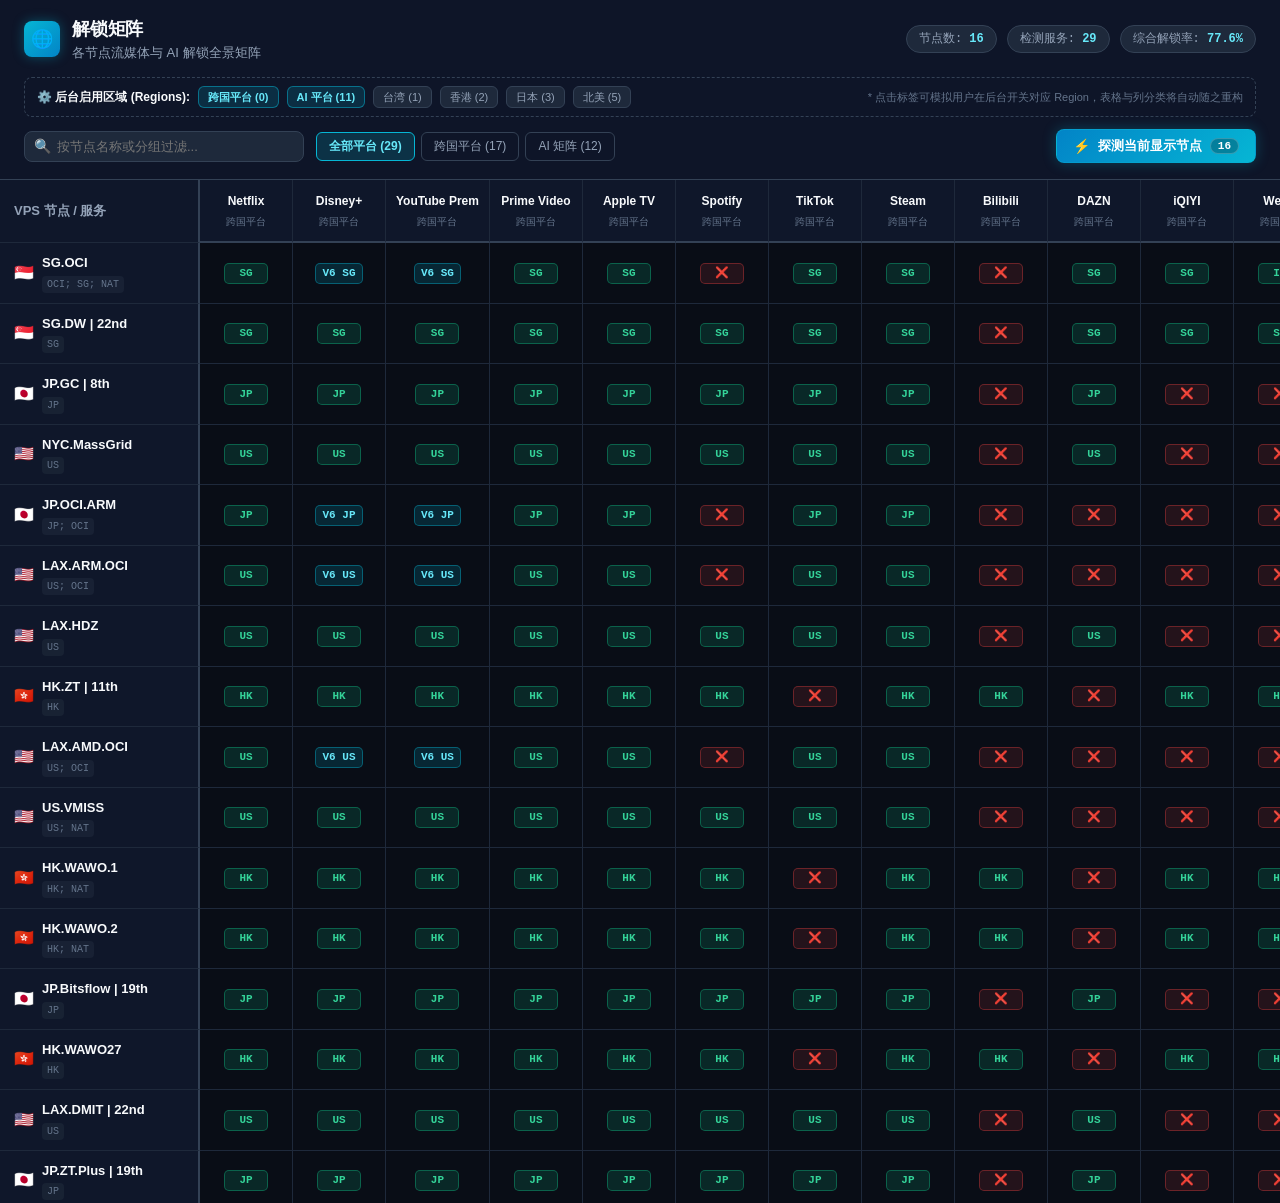
==== plugin/pages/matrix.html @ eb972ef7 "feat: add Unlock Matrix page with dynamic region adaptation and probe controls" ====
<!DOCTYPE html>
<html lang="zh-CN">
<head>
  <meta charset="UTF-8" />
  <meta name="viewport" content="width=device-width, initial-scale=1.0" />
  <title>解锁矩阵</title>
  <style>
    :root {
      --bg-base: #090d16;
      --bg-surface: #0f172a;
      --bg-card: #1e293b;
      --bg-card-hover: #273549;
      --border-subtle: #1e293b;
      --border-muted: #334155;
      --border-highlight: #06b6d4;
      --text-main: #f8fafc;
      --text-muted: #94a3b8;
      --text-dim: #64748b;
      --green-text: #34d399;
      --green-bg: rgba(16, 185, 129, 0.16);
      --green-border: rgba(16, 185, 129, 0.4);
      --cyan-text: #67e8f9;
      --cyan-bg: rgba(6, 182, 212, 0.16);
      --cyan-border: rgba(6, 182, 212, 0.4);
      --red-text: #f87171;
      --red-bg: rgba(239, 68, 68, 0.12);
      --red-border: rgba(239, 68, 68, 0.35);
      --font-mono: 'JetBrains Mono', 'Fira Code', 'SF Mono', Menlo, Consolas, monospace;
      --font-sans: -apple-system, BlinkMacSystemFont, 'Segoe UI', Roboto, Helvetica, Arial, sans-serif;
    }

    * {
      box-sizing: border-box;
      margin: 0;
      padding: 0;
    }

    body {
      background-color: var(--bg-base);
      color: var(--text-main);
      font-family: var(--font-sans);
      font-size: 14px;
      line-height: 1.5;
      min-height: 100vh;
      display: flex;
      flex-direction: column;
    }

    /* 顶部控制栏 */
    .matrix-header {
      background: rgba(15, 23, 42, 0.95);
      border-bottom: 1px solid var(--border-muted);
      padding: 16px 24px;
      position: sticky;
      top: 0;
      z-index: 50;
      backdrop-filter: blur(12px);
    }

    .matrix-title-bar {
      display: flex;
      align-items: center;
      justify-content: space-between;
      flex-wrap: wrap;
      gap: 16px;
      margin-bottom: 14px;
    }

    .matrix-title-left {
      display: flex;
      align-items: center;
      gap: 12px;
    }

    .matrix-badge-icon {
      width: 36px;
      height: 36px;
      border-radius: 8px;
      background: linear-gradient(135deg, #06b6d4, #0284c7);
      display: flex;
      align-items: center;
      justify-content: center;
      font-size: 18px;
      box-shadow: 0 0 12px rgba(6, 182, 212, 0.35);
    }

    .matrix-title {
      font-size: 18px;
      font-weight: 700;
      letter-spacing: -0.01em;
      color: var(--text-main);
    }

    .matrix-subtitle {
      font-size: 13px;
      color: var(--text-muted);
    }

    .matrix-stats {
      display: flex;
      align-items: center;
      gap: 10px;
      flex-wrap: wrap;
    }

    .stat-pill {
      background: var(--bg-card);
      border: 1px solid var(--border-muted);
      border-radius: 999px;
      padding: 4px 12px;
      font-size: 12px;
      font-family: var(--font-mono);
      color: var(--text-muted);
    }

    .stat-pill strong {
      color: var(--cyan-text);
      font-weight: 600;
    }

    /* 区域设置与筛选条 */
    .matrix-region-setting-bar {
      display: flex;
      align-items: center;
      gap: 8px;
      margin-bottom: 12px;
      padding: 8px 12px;
      background: rgba(15, 23, 42, 0.6);
      border: 1px dashed var(--border-muted);
      border-radius: 8px;
      font-size: 12px;
      color: var(--text-muted);
      flex-wrap: wrap;
    }

    .region-setting-label {
      font-weight: 600;
      color: var(--text-main);
      display: flex;
      align-items: center;
      gap: 5px;
    }

    .region-toggle-pill {
      background: var(--bg-card);
      border: 1px solid var(--border-muted);
      color: var(--text-muted);
      border-radius: 6px;
      padding: 2px 9px;
      font-size: 11px;
      cursor: pointer;
      user-select: none;
      transition: all 0.15s;
    }

    .region-toggle-pill:hover {
      background: var(--bg-card-hover);
      color: var(--text-main);
    }

    .region-toggle-pill.enabled {
      background: rgba(6, 182, 212, 0.16);
      border-color: rgba(6, 182, 212, 0.5);
      color: var(--cyan-text);
      font-weight: 600;
    }

    /* 工具与筛选栏 */
    .matrix-toolbar {
      display: flex;
      align-items: center;
      justify-content: space-between;
      flex-wrap: wrap;
      gap: 12px;
    }

    .matrix-search-box {
      position: relative;
      width: 280px;
    }

    .matrix-search-input {
      width: 100%;
      background: var(--bg-card);
      border: 1px solid var(--border-muted);
      border-radius: 8px;
      padding: 7px 12px 7px 32px;
      color: var(--text-main);
      font-size: 13px;
      outline: none;
      transition: all 0.2s;
    }

    .matrix-search-input:focus {
      border-color: var(--border-highlight);
      box-shadow: 0 0 0 2px rgba(6, 182, 212, 0.2);
    }

    .search-icon {
      position: absolute;
      left: 10px;
      top: 50%;
      transform: translateY(-50%);
      color: var(--text-dim);
      font-size: 14px;
      pointer-events: none;
    }

    .matrix-category-pills {
      display: flex;
      align-items: center;
      gap: 6px;
      flex-wrap: wrap;
    }

    .cat-pill {
      background: transparent;
      border: 1px solid var(--border-muted);
      color: var(--text-muted);
      border-radius: 6px;
      padding: 5px 12px;
      font-size: 12px;
      cursor: pointer;
      transition: all 0.15s;
      user-select: none;
    }

    .cat-pill:hover {
      background: var(--bg-card);
      color: var(--text-main);
    }

    .cat-pill.active {
      background: rgba(6, 182, 212, 0.18);
      border-color: #06b6d4;
      color: var(--cyan-text);
      font-weight: 600;
    }

    /* 探测动作区 */
    .probe-action-box {
      margin-left: auto;
      display: flex;
      align-items: center;
      gap: 10px;
    }

    .probe-btn {
      display: inline-flex;
      align-items: center;
      gap: 8px;
      background: linear-gradient(135deg, #0284c7, #06b6d4);
      border: 1px solid rgba(6, 182, 212, 0.4);
      color: #ffffff;
      padding: 7px 16px;
      border-radius: 8px;
      font-size: 13px;
      font-weight: 600;
      cursor: pointer;
      box-shadow: 0 0 14px rgba(6, 182, 212, 0.28);
      transition: all 0.2s cubic-bezier(0.4, 0, 0.2, 1);
      user-select: none;
    }

    .probe-btn:hover:not(:disabled) {
      background: linear-gradient(135deg, #0369a1, #0891b2);
      box-shadow: 0 0 20px rgba(6, 182, 212, 0.45);
      transform: translateY(-1px);
    }

    .probe-btn:active:not(:disabled) {
      transform: translateY(1px);
    }

    .probe-btn:disabled {
      background: #1e293b;
      border-color: #334155;
      color: #64748b;
      box-shadow: none;
      cursor: not-allowed;
      transform: none;
    }

    .probe-btn-icon {
      font-size: 14px;
      line-height: 1;
      display: inline-block;
    }

    .probe-btn-icon.spinning {
      animation: spin 0.9s linear infinite;
    }

    @keyframes spin {
      from { transform: rotate(0deg); }
      to { transform: rotate(360deg); }
    }

    .probe-btn-count {
      background: rgba(0, 0, 0, 0.25);
      padding: 1px 7px;
      border-radius: 999px;
      font-size: 11px;
      font-family: var(--font-mono);
      border: 1px solid rgba(255, 255, 255, 0.2);
    }

    /* 表格容器与 Sticky 冻结窗格 */
    .matrix-table-container {
      flex: 1;
      overflow: auto;
      background: var(--bg-base);
      position: relative;
    }

    table.matrix-table {
      width: 100%;
      border-collapse: separate;
      border-spacing: 0;
      font-size: 13px;
      text-align: center;
    }

    /* 冻结表头与首列 */
    thead th {
      background: #0f172a;
      border-bottom: 2px solid var(--border-muted);
      border-right: 1px solid var(--border-subtle);
      padding: 12px 10px;
      position: sticky;
      top: 0;
      z-index: 30;
      font-weight: 600;
      color: var(--text-muted);
      white-space: nowrap;
      user-select: none;
    }

    /* 首列：节点信息单元格 (Sticky Left) */
    th.sticky-col-header,
    td.sticky-col {
      position: sticky;
      left: 0;
      z-index: 20;
      background: #0f172a;
      text-align: left;
      padding: 10px 14px;
      border-right: 2px solid var(--border-muted);
      border-bottom: 1px solid var(--border-subtle);
      width: 200px;
      min-width: 200px;
      max-width: 200px;
    }

    th.sticky-col-header {
      z-index: 40; /* 左上角交叉单元格层级最高 */
    }

    tbody tr:hover td.sticky-col {
      background: #192338;
    }

    tbody tr:hover td {
      background: rgba(6, 182, 212, 0.05);
    }

    tbody td {
      padding: 8px 6px;
      border-bottom: 1px solid var(--border-subtle);
      border-right: 1px solid var(--border-subtle);
      background: var(--bg-base);
      transition: background 0.15s;
    }

    /* 行探测中动效 */
    tr.row-probing td {
      background: rgba(6, 182, 212, 0.08) !important;
      position: relative;
    }

    tr.row-probing td.sticky-col {
      background: #192a42 !important;
      border-left: 3px solid var(--border-highlight);
    }

    .node-cell-wrap {
      display: flex;
      align-items: center;
      gap: 8px;
    }

    .node-region-flag {
      font-size: 16px;
      line-height: 1;
    }

    .node-name-text {
      font-weight: 600;
      color: var(--text-main);
      overflow: hidden;
      text-overflow: ellipsis;
      white-space: nowrap;
    }

    .node-group-badge {
      font-size: 10px;
      color: var(--text-dim);
      font-family: var(--font-mono);
      background: rgba(30, 41, 59, 0.6);
      padding: 1px 5px;
      border-radius: 4px;
      display: inline-block;
      margin-top: 2px;
    }

    /* 服务列头 */
    .service-header-wrap {
      display: flex;
      flex-direction: column;
      align-items: center;
      gap: 4px;
      min-width: 72px;
    }

    .service-header-name {
      font-size: 12px;
      color: var(--text-main);
    }

    .service-header-cat {
      font-size: 10px;
      color: var(--text-dim);
      font-weight: 400;
      text-transform: uppercase;
    }

    /* 状态徽章 (Badges) */
    .cell-badge {
      display: inline-flex;
      align-items: center;
      justify-content: center;
      min-width: 44px;
      padding: 3px 6px;
      border-radius: 5px;
      font-family: var(--font-mono);
      font-size: 11px;
      font-weight: 700;
      line-height: 1.2;
      cursor: default;
      transition: transform 0.1s;
    }

    .cell-badge:hover {
      transform: scale(1.12);
    }

    /* IPv4 解锁成功（纯绿） */
    .cell-badge.v4-ok {
      background: var(--green-bg);
      color: var(--green-text);
      border: 1px solid var(--green-border);
    }

    /* 仅 IPv6 解锁成功（V6 + 青绿） */
    .cell-badge.v6-ok {
      background: var(--cyan-bg);
      color: var(--cyan-text);
      border: 1px solid var(--cyan-border);
    }

    /* 均未解锁（❌） */
    .cell-badge.locked {
      background: var(--red-bg);
      color: var(--red-text);
      border: 1px solid var(--red-border);
      font-size: 11px;
      font-weight: 400;
    }

    /* 未测试 / 未开启区域（-） */
    .cell-badge.untested {
      background: rgba(148, 163, 184, 0.08);
      color: var(--text-dim);
      border: 1px solid rgba(148, 163, 184, 0.2);
      font-size: 11px;
      font-weight: 400;
    }

    /* 浮动提示框 Tooltip */
    .tooltip {
      position: relative;
    }

    .tooltip:hover::after {
      content: attr(data-tip);
      position: absolute;
      bottom: 120%;
      left: 50%;
      transform: translateX(-50%);
      background: #1e293b;
      color: #f8fafc;
      padding: 6px 10px;
      font-size: 11px;
      font-family: var(--font-mono);
      border-radius: 6px;
      white-space: nowrap;
      z-index: 100;
      box-shadow: 0 8px 20px rgba(0,0,0,0.6);
      border: 1px solid var(--border-muted);
      pointer-events: none;
    }

    /* 探测结果 Toast 提示 */
    .probe-toast {
      position: fixed;
      bottom: 24px;
      right: 24px;
      background: #0f172a;
      border: 1px solid var(--border-highlight);
      color: #f8fafc;
      padding: 11px 18px;
      border-radius: 8px;
      font-size: 13px;
      font-weight: 500;
      box-shadow: 0 10px 30px rgba(0, 0, 0, 0.7);
      display: flex;
      align-items: center;
      gap: 10px;
      z-index: 999;
      animation: slideUp 0.3s cubic-bezier(0.16, 1, 0.3, 1);
    }

    @keyframes slideUp {
      from { transform: translateY(20px); opacity: 0; }
      to { transform: translateY(0); opacity: 1; }
    }

    /* 响应式微调 */
    @media (max-width: 768px) {
      .matrix-toolbar {
        flex-direction: column;
        align-items: stretch;
      }
      .matrix-search-box {
        width: 100%;
      }
      .probe-action-box {
        margin-left: 0;
        width: 100%;
      }
      .probe-btn {
        width: 100%;
        justify-content: center;
      }
    }
  </style>
</head>
<body>

  <!-- 顶部控制与筛选栏 -->
  <header class="matrix-header">
    <div class="matrix-title-bar">
      <div class="matrix-title-left">
        <div class="matrix-badge-icon">🌐</div>
        <div>
          <h1 class="matrix-title">解锁矩阵</h1>
          <p class="matrix-subtitle">各节点流媒体与 AI 解锁全景矩阵</p>
        </div>
      </div>
      <div class="matrix-stats">
        <div class="stat-pill">节点数: <strong id="statNodeCount">16</strong></div>
        <div class="stat-pill">检测服务: <strong id="statServiceCount">29</strong></div>
        <div class="stat-pill">综合解锁率: <strong id="statUnlockRate">82.4%</strong></div>
      </div>
    </div>

    <!-- 动态区域感知提示与配置（模拟后台设置中开启的 region 参数） -->
    <div class="matrix-region-setting-bar">
      <span class="region-setting-label">⚙️ 后台启用区域 (Regions):</span>
      <span class="region-toggle-pill enabled" data-region-id="0" title="Region 0: 跨国流媒体平台">跨国平台 (0)</span>
      <span class="region-toggle-pill enabled" data-region-id="11" title="Region 11: AI 对话与大模型平台">AI 平台 (11)</span>
      <span class="region-toggle-pill" data-region-id="1" title="Region 1: 台湾平台 (动画疯/KKTV等)">台湾 (1)</span>
      <span class="region-toggle-pill" data-region-id="2" title="Region 2: 香港平台 (myTV/NowE等)">香港 (2)</span>
      <span class="region-toggle-pill" data-region-id="3" title="Region 3: 日本平台 (Abema/TVer/U-NEXT等)">日本 (3)</span>
      <span class="region-toggle-pill" data-region-id="5" title="Region 5: 北美平台 (Hulu/HBO Max等)">北美 (5)</span>
      <span style="margin-left:auto;font-size:11px;color:var(--text-dim);">* 点击标签可模拟用户在后台开关对应 Region，表格与列分类将自动随之重构</span>
    </div>

    <div class="matrix-toolbar">
      <div class="matrix-search-box">
        <span class="search-icon">🔍</span>
        <input type="text" id="nodeSearchInput" class="matrix-search-input" placeholder="按节点名称或分组过滤..." />
      </div>

      <!-- 动态分类 Pills 容器，将根据开启的 region 自动构建 -->
      <div class="matrix-category-pills" id="categoryPillsContainer">
        <!-- JS 动态生成 -->
      </div>

      <div class="probe-action-box">
        <button id="probeVisibleBtn" class="probe-btn" title="触发对当前表格中显示的节点进行并发解锁探测">
          <span class="probe-btn-icon" id="probeBtnIcon">⚡</span>
          <span id="probeBtnText">探测当前显示节点</span>
          <span class="probe-btn-count" id="probeBtnCount">16</span>
        </button>
      </div>
    </div>
  </header>

  <!-- 大表主容器 -->
  <main class="matrix-table-container">
    <table class="matrix-table" id="matrixTable">
      <thead>
        <tr id="headerRow">
          <th class="sticky-col-header">VPS 节点 / 服务</th>
          <!-- 服务列头通过 JS 动态生成 -->
        </tr>
      </thead>
      <tbody id="matrixBody">
        <!-- 节点行通过 JS 动态生成 -->
      </tbody>
    </table>
  </main>

  <script>
    // 定义已知全量服务字典与其归属的 Region ID 与分类
    // 当用户未在设置中开启某 region 时，该 region 的服务将根本不会作为列生成
    const ALL_SERVICES_CATALOG = [
      // 跨国流媒体 (Region 0: Globe)
      { id: "netflix", name: "Netflix", regionId: "0", cat: "globe", catName: "跨国平台" },
      { id: "disney", name: "Disney+", regionId: "0", cat: "globe", catName: "跨国平台" },
      { id: "youtube_prem", name: "YouTube Prem", regionId: "0", cat: "globe", catName: "跨国平台" },
      { id: "amazon", name: "Prime Video", regionId: "0", cat: "globe", catName: "跨国平台" },
      { id: "apple", name: "Apple TV", regionId: "0", cat: "globe", catName: "跨国平台" },
      { id: "spotify", name: "Spotify", regionId: "0", cat: "globe", catName: "跨国平台" },
      { id: "tiktok", name: "TikTok", regionId: "0", cat: "globe", catName: "跨国平台" },
      { id: "steam", name: "Steam", regionId: "0", cat: "globe", catName: "跨国平台" },
      { id: "bilibili", name: "Bilibili", regionId: "0", cat: "globe", catName: "跨国平台" },
      { id: "dazn", name: "DAZN", regionId: "0", cat: "globe", catName: "跨国平台" },
      { id: "iqiyi", name: "iQIYI", regionId: "0", cat: "globe", catName: "跨国平台" },
      { id: "wetv", name: "WeTV", regionId: "0", cat: "globe", catName: "跨国平台" },
      { id: "tvb", name: "TVB Anywhere", regionId: "0", cat: "globe", catName: "跨国平台" },
      { id: "viu", name: "Viu.com", regionId: "0", cat: "globe", catName: "跨国平台" },
      { id: "reddit", name: "Reddit", regionId: "0", cat: "globe", catName: "跨国平台" },
      { id: "twitter", name: "X (Twitter)", regionId: "0", cat: "globe", catName: "跨国平台" },
      { id: "gplay", name: "Google Play", regionId: "0", cat: "globe", catName: "跨国平台" },

      // AI 矩阵平台 (Region 11: AI)
      { id: "chatgpt", name: "ChatGPT", regionId: "11", cat: "ai", catName: "AI 矩阵" },
      { id: "claude", name: "Claude", regionId: "11", cat: "ai", catName: "AI 矩阵" },
      { id: "gemini", name: "Gemini", regionId: "11", cat: "ai", catName: "AI 矩阵" },
      { id: "copilot", name: "Copilot", regionId: "11", cat: "ai", catName: "AI 矩阵" },
      { id: "perplexity", name: "Perplexity", regionId: "11", cat: "ai", catName: "AI 矩阵" },
      { id: "grok", name: "xAI Grok", regionId: "11", cat: "ai", catName: "AI 矩阵" },
      { id: "deepseek", name: "DeepSeek", regionId: "11", cat: "ai", catName: "AI 矩阵" },
      { id: "poe", name: "Poe", regionId: "11", cat: "ai", catName: "AI 矩阵" },
      { id: "mistral", name: "Mistral", regionId: "11", cat: "ai", catName: "AI 矩阵" },
      { id: "coze", name: "Coze", regionId: "11", cat: "ai", catName: "AI 矩阵" },
      { id: "kimi", name: "Moonshot Kimi", regionId: "11", cat: "ai", catName: "AI 矩阵" },
      { id: "dola", name: "Dola AI", regionId: "11", cat: "ai", catName: "AI 矩阵" },

      // 台湾专区 (Region 1: Taiwan)
      { id: "bahamut", name: "动画疯", regionId: "1", cat: "taiwan", catName: "台湾专区" },
      { id: "kktv", name: "KKTV", regionId: "1", cat: "taiwan", catName: "台湾专区" },

      // 香港专区 (Region 2: Hong Kong)
      { id: "mytv", name: "myTV SUPER", regionId: "2", cat: "hongkong", catName: "香港专区" },
      { id: "nowe", name: "Now E", regionId: "2", cat: "hongkong", catName: "香港专区" },

      // 日本专区 (Region 3: Japan)
      { id: "abema", name: "Abema", regionId: "3", cat: "japan", catName: "日本专区" },
      { id: "tver", name: "TVer", regionId: "3", cat: "japan", catName: "日本专区" },
      { id: "unext", name: "U-NEXT", regionId: "3", cat: "japan", catName: "日本专区" },

      // 北美专区 (Region 5: North America)
      { id: "hulu", name: "Hulu", regionId: "5", cat: "na", catName: "北美专区" },
      { id: "max", name: "Max (HBO)", regionId: "5", cat: "na", catName: "北美专区" }
    ];

    // 当前在插件配置中启用的 Region 集合（默认仅勾选了 0 跨国平台 与 11 AI平台）
    let activeRegions = new Set(["0", "11"]);

    // 用户 16 台 VPS 节点的真实探测数据模拟镜像
    const NODES = [
      {
        uuid: "8b6e4305-bbd8-4d2a-8086-91fe62409bc4",
        name: "SG.OCI",
        region: "🇸🇬",
        group: "OCI; SG; NAT",
        results: {
          netflix: { v4: "SG", v6: "SG" },
          disney: { v4: false, v6: "SG" },
          youtube_prem: { v4: false, v6: "SG" },
          amazon: { v4: "SG", v6: null },
          apple: { v4: "SG", v6: "SG" },
          spotify: { v4: false, v6: false },
          tiktok: { v4: "SG", v6: null },
          steam: { v4: "SG", v6: null },
          bilibili: { v4: false, v6: false },
          dazn: { v4: "SG", v6: null },
          iqiyi: { v4: "SG", v6: null },
          wetv: { v4: "ID", v6: "ID" },
          tvb: { v4: "SG", v6: null },
          viu: { v4: "SG", v6: null },
          reddit: { v4: "YES", v6: null },
          twitter: { v4: "SG", v6: false },
          gplay: { v4: false, v6: "SG" },
          chatgpt: { v4: "SG", v6: "SG" },
          claude: { v4: "SG", v6: "SG" },
          gemini: { v4: false, v6: "SG" },
          copilot: { v4: "SG", v6: "SG" },
          perplexity: { v4: "SG", v6: "SG" },
          grok: { v4: false, v6: false },
          deepseek: { v4: false, v6: false },
          poe: { v4: "SG", v6: false },
          mistral: { v4: "SG", v6: "SG" },
          coze: { v4: "SG", v6: false },
          kimi: { v4: "OVERSEA", v6: "OVERSEA" },
          dola: { v4: "SG", v6: false },
          bahamut: { v4: false, v6: false },
          abema: { v4: false, v6: false },
          tver: { v4: false, v6: false },
          unext: { v4: false, v6: false }
        }
      },
      {
        uuid: "c3002e01-e891-4b36-a17c-1bd2bcf9190d",
        name: "SG.DW | 22nd",
        region: "🇸🇬",
        group: "SG",
        results: {
          netflix: { v4: "SG", v6: "SG" },
          disney: { v4: "SG", v6: "SG" },
          youtube_prem: { v4: "SG", v6: "SG" },
          amazon: { v4: "SG", v6: null },
          apple: { v4: "SG", v6: "SG" },
          spotify: { v4: "SG", v6: "SG" },
          tiktok: { v4: "SG", v6: null },
          steam: { v4: "SG", v6: null },
          bilibili: { v4: false, v6: false },
          dazn: { v4: "SG", v6: null },
          iqiyi: { v4: "SG", v6: null },
          wetv: { v4: "SG", v6: null },
          tvb: { v4: "SG", v6: null },
          viu: { v4: "SG", v6: null },
          reddit: { v4: "YES", v6: null },
          twitter: { v4: "SG", v6: null },
          gplay: { v4: "SG", v6: "SG" },
          chatgpt: { v4: "SG", v6: "SG" },
          claude: { v4: "SG", v6: "SG" },
          gemini: { v4: "SG", v6: "SG" },
          copilot: { v4: "SG", v6: "SG" },
          perplexity: { v4: "SG", v6: "SG" },
          grok: { v4: "SG", v6: null },
          deepseek: { v4: false, v6: false },
          poe: { v4: "SG", v6: null },
          mistral: { v4: "SG", v6: null },
          coze: { v4: "SG", v6: null },
          kimi: { v4: "OVERSEA", v6: null },
          dola: { v4: "SG", v6: null },
          bahamut: { v4: false, v6: false },
          abema: { v4: false, v6: false },
          tver: { v4: false, v6: false },
          unext: { v4: false, v6: false }
        }
      },
      {
        uuid: "5ebe7233-605e-4021-80d8-0620c5c00148",
        name: "JP.GC | 8th",
        region: "🇯🇵",
        group: "JP",
        results: {
          netflix: { v4: "JP", v6: "JP" },
          disney: { v4: "JP", v6: "JP" },
          youtube_prem: { v4: "JP", v6: "JP" },
          amazon: { v4: "JP", v6: null },
          apple: { v4: "JP", v6: "JP" },
          spotify: { v4: "JP", v6: null },
          tiktok: { v4: "JP", v6: null },
          steam: { v4: "JP", v6: null },
          bilibili: { v4: false, v6: false },
          dazn: { v4: "JP", v6: null },
          iqiyi: { v4: false, v6: false },
          wetv: { v4: false, v6: false },
          tvb: { v4: false, v6: false },
          viu: { v4: false, v6: false },
          reddit: { v4: "YES", v6: null },
          twitter: { v4: "JP", v6: null },
          gplay: { v4: "JP", v6: "JP" },
          chatgpt: { v4: "JP", v6: "JP" },
          claude: { v4: "JP", v6: "JP" },
          gemini: { v4: "JP", v6: "JP" },
          copilot: { v4: "JP", v6: "JP" },
          perplexity: { v4: "JP", v6: "JP" },
          grok: { v4: "JP", v6: null },
          deepseek: { v4: false, v6: false },
          poe: { v4: "JP", v6: null },
          mistral: { v4: "JP", v6: null },
          coze: { v4: "JP", v6: null },
          kimi: { v4: "OVERSEA", v6: null },
          dola: { v4: "JP", v6: null },
          bahamut: { v4: false, v6: false },
          abema: { v4: "YES", v6: "YES" },
          tver: { v4: "YES", v6: "YES" },
          unext: { v4: "YES", v6: "YES" }
        }
      },
      {
        uuid: "323920eb-7c4e-465c-a308-f01554ea7d2b",
        name: "NYC.MassGrid",
        region: "🇺🇸",
        group: "US",
        results: {
          netflix: { v4: "US", v6: "US" },
          disney: { v4: "US", v6: "US" },
          youtube_prem: { v4: "US", v6: "US" },
          amazon: { v4: "US", v6: "US" },
          apple: { v4: "US", v6: "US" },
          spotify: { v4: "US", v6: "US" },
          tiktok: { v4: "US", v6: null },
          steam: { v4: "US", v6: null },
          bilibili: { v4: false, v6: false },
          dazn: { v4: "US", v6: null },
          iqiyi: { v4: false, v6: false },
          wetv: { v4: false, v6: false },
          tvb: { v4: false, v6: false },
          viu: { v4: false, v6: false },
          reddit: { v4: "YES", v6: null },
          twitter: { v4: "US", v6: null },
          gplay: { v4: "US", v6: "US" },
          chatgpt: { v4: "US", v6: "US" },
          claude: { v4: "US", v6: "US" },
          gemini: { v4: "US", v6: "US" },
          copilot: { v4: "US", v6: "US" },
          perplexity: { v4: "US", v6: "US" },
          grok: { v4: "US", v6: "US" },
          deepseek: { v4: false, v6: false },
          poe: { v4: "US", v6: "US" },
          mistral: { v4: "US", v6: "US" },
          coze: { v4: "US", v6: "US" },
          kimi: { v4: "OVERSEA", v6: "OVERSEA" },
          dola: { v4: "US", v6: "US" },
          bahamut: { v4: false, v6: false },
          abema: { v4: false, v6: false },
          tver: { v4: false, v6: false },
          unext: { v4: false, v6: false },
          hulu: { v4: "US", v6: "US" },
          max: { v4: "US", v6: "US" }
        }
      },
      {
        uuid: "172ed735-6c6e-44dc-8e1b-794776e1cab1",
        name: "JP.OCI.ARM",
        region: "🇯🇵",
        group: "JP; OCI",
        results: {
          netflix: { v4: "JP", v6: "JP" },
          disney: { v4: false, v6: "JP" },
          youtube_prem: { v4: false, v6: "JP" },
          amazon: { v4: "JP", v6: null },
          apple: { v4: "JP", v6: "JP" },
          spotify: { v4: false, v6: false },
          tiktok: { v4: "JP", v6: null },
          steam: { v4: "JP", v6: null },
          bilibili: { v4: false, v6: false },
          dazn: { v4: false, v6: false },
          iqiyi: { v4: false, v6: false },
          wetv: { v4: false, v6: false },
          tvb: { v4: false, v6: false },
          viu: { v4: false, v6: false },
          reddit: { v4: "YES", v6: null },
          twitter: { v4: "JP", v6: null },
          gplay: { v4: false, v6: "JP" },
          chatgpt: { v4: "JP", v6: "JP" },
          claude: { v4: "JP", v6: "JP" },
          gemini: { v4: false, v6: "JP" },
          copilot: { v4: "JP", v6: "JP" },
          perplexity: { v4: "JP", v6: "JP" },
          grok: { v4: false, v6: false },
          deepseek: { v4: false, v6: false },
          poe: { v4: "JP", v6: null },
          mistral: { v4: "JP", v6: null },
          coze: { v4: "JP", v6: null },
          kimi: { v4: "OVERSEA", v6: null },
          dola: { v4: "JP", v6: null },
          bahamut: { v4: false, v6: false },
          abema: { v4: false, v6: "YES" },
          tver: { v4: false, v6: false },
          unext: { v4: false, v6: false }
        }
      },
      {
        uuid: "5d51b5ef-811e-4cdd-b3f5-a7f4f5459a42",
        name: "LAX.ARM.OCI",
        region: "🇺🇸",
        group: "US; OCI",
        results: {
          netflix: { v4: "US", v6: "US" },
          disney: { v4: false, v6: "US" },
          youtube_prem: { v4: false, v6: "US" },
          amazon: { v4: "US", v6: null },
          apple: { v4: "US", v6: "US" },
          spotify: { v4: false, v6: false },
          tiktok: { v4: "US", v6: null },
          steam: { v4: "US", v6: null },
          bilibili: { v4: false, v6: false },
          dazn: { v4: false, v6: false },
          iqiyi: { v4: false, v6: false },
          wetv: { v4: false, v6: false },
          tvb: { v4: false, v6: false },
          viu: { v4: false, v6: false },
          reddit: { v4: "YES", v6: null },
          twitter: { v4: "US", v6: null },
          gplay: { v4: false, v6: "US" },
          chatgpt: { v4: "US", v6: "US" },
          claude: { v4: "US", v6: "US" },
          gemini: { v4: false, v6: "US" },
          copilot: { v4: "US", v6: "US" },
          perplexity: { v4: "US", v6: "US" },
          grok: { v4: false, v6: false },
          deepseek: { v4: false, v6: false },
          poe: { v4: "US", v6: null },
          mistral: { v4: "US", v6: null },
          coze: { v4: "US", v6: null },
          kimi: { v4: "OVERSEA", v6: null },
          dola: { v4: "US", v6: null }
        }
      },
      {
        uuid: "0eb589c5-6d2f-41bb-a54b-99f2c803941f",
        name: "LAX.HDZ",
        region: "🇺🇸",
        group: "US",
        results: {
          netflix: { v4: "US", v6: "US" },
          disney: { v4: "US", v6: "US" },
          youtube_prem: { v4: "US", v6: "US" },
          amazon: { v4: "US", v6: "US" },
          apple: { v4: "US", v6: "US" },
          spotify: { v4: "US", v6: "US" },
          tiktok: { v4: "US", v6: null },
          steam: { v4: "US", v6: null },
          bilibili: { v4: false, v6: false },
          dazn: { v4: "US", v6: null },
          iqiyi: { v4: false, v6: false },
          wetv: { v4: false, v6: false },
          tvb: { v4: false, v6: false },
          viu: { v4: false, v6: false },
          reddit: { v4: "YES", v6: null },
          twitter: { v4: "US", v6: null },
          gplay: { v4: "US", v6: "US" },
          chatgpt: { v4: "US", v6: "US" },
          claude: { v4: "US", v6: "US" },
          gemini: { v4: "US", v6: "US" },
          copilot: { v4: "US", v6: "US" },
          perplexity: { v4: "US", v6: "US" },
          grok: { v4: "US", v6: "US" },
          deepseek: { v4: false, v6: false },
          poe: { v4: "US", v6: null },
          mistral: { v4: "US", v6: null },
          coze: { v4: "US", v6: null },
          kimi: { v4: "OVERSEA", v6: null },
          dola: { v4: "US", v6: null },
          hulu: { v4: "US", v6: "US" }
        }
      },
      {
        uuid: "034c1e5a-72ab-40bc-93c1-b47f53613b92",
        name: "HK.ZT | 11th",
        region: "🇭🇰",
        group: "HK",
        results: {
          netflix: { v4: "HK", v6: "HK" },
          disney: { v4: "HK", v6: "HK" },
          youtube_prem: { v4: "HK", v6: "HK" },
          amazon: { v4: "HK", v6: null },
          apple: { v4: "HK", v6: "HK" },
          spotify: { v4: "HK", v6: null },
          tiktok: { v4: false, v6: false },
          steam: { v4: "HK", v6: null },
          bilibili: { v4: "HK", v6: "HK" },
          dazn: { v4: false, v6: false },
          iqiyi: { v4: "HK", v6: null },
          wetv: { v4: "HK", v6: null },
          tvb: { v4: "HK", v6: null },
          viu: { v4: "HK", v6: null },
          reddit: { v4: "YES", v6: null },
          twitter: { v4: "HK", v6: null },
          gplay: { v4: "HK", v6: "HK" },
          chatgpt: { v4: false, v6: false },
          claude: { v4: false, v6: false },
          gemini: { v4: false, v6: false },
          copilot: { v4: "HK", v6: "HK" },
          perplexity: { v4: "HK", v6: null },
          grok: { v4: false, v6: false },
          deepseek: { v4: false, v6: false },
          poe: { v4: "HK", v6: null },
          mistral: { v4: "HK", v6: null },
          coze: { v4: "HK", v6: null },
          kimi: { v4: "OVERSEA", v6: null },
          dola: { v4: "HK", v6: null },
          bahamut: { v4: "YES", v6: null },
          mytv: { v4: "HK", v6: "HK" },
          nowe: { v4: "HK", v6: "HK" }
        }
      },
      {
        uuid: "22d1529a-5b0c-424b-bfef-b2775d564432",
        name: "LAX.AMD.OCI",
        region: "🇺🇸",
        group: "US; OCI",
        results: {
          netflix: { v4: "US", v6: "US" },
          disney: { v4: false, v6: "US" },
          youtube_prem: { v4: false, v6: "US" },
          amazon: { v4: "US", v6: null },
          apple: { v4: "US", v6: "US" },
          spotify: { v4: false, v6: false },
          tiktok: { v4: "US", v6: null },
          steam: { v4: "US", v6: null },
          bilibili: { v4: false, v6: false },
          dazn: { v4: false, v6: false },
          iqiyi: { v4: false, v6: false },
          wetv: { v4: false, v6: false },
          tvb: { v4: false, v6: false },
          viu: { v4: false, v6: false },
          reddit: { v4: "YES", v6: null },
          twitter: { v4: "US", v6: null },
          gplay: { v4: false, v6: "US" },
          chatgpt: { v4: "US", v6: "US" },
          claude: { v4: "US", v6: "US" },
          gemini: { v4: false, v6: "US" },
          copilot: { v4: "US", v6: "US" },
          perplexity: { v4: "US", v6: "US" },
          grok: { v4: false, v6: false },
          deepseek: { v4: false, v6: false },
          poe: { v4: "US", v6: null },
          mistral: { v4: "US", v6: null },
          coze: { v4: "US", v6: null },
          kimi: { v4: "OVERSEA", v6: null },
          dola: { v4: "US", v6: null }
        }
      },
      {
        uuid: "64a3e1bb-e989-4f64-a8aa-fac9f4d85218",
        name: "US.VMISS",
        region: "🇺🇸",
        group: "US; NAT",
        results: {
          netflix: { v4: "US", v6: "US" },
          disney: { v4: "US", v6: "US" },
          youtube_prem: { v4: "US", v6: "US" },
          amazon: { v4: "US", v6: null },
          apple: { v4: "US", v6: "US" },
          spotify: { v4: "US", v6: null },
          tiktok: { v4: "US", v6: null },
          steam: { v4: "US", v6: null },
          bilibili: { v4: false, v6: false },
          dazn: { v4: false, v6: false },
          iqiyi: { v4: false, v6: false },
          wetv: { v4: false, v6: false },
          tvb: { v4: false, v6: false },
          viu: { v4: false, v6: false },
          reddit: { v4: "YES", v6: null },
          twitter: { v4: "US", v6: null },
          gplay: { v4: "US", v6: "US" },
          chatgpt: { v4: "US", v6: "US" },
          claude: { v4: "US", v6: "US" },
          gemini: { v4: "US", v6: "US" },
          copilot: { v4: "US", v6: "US" },
          perplexity: { v4: "US", v6: "US" },
          grok: { v4: "US", v6: null },
          deepseek: { v4: false, v6: false },
          poe: { v4: "US", v6: null },
          mistral: { v4: "US", v6: null },
          coze: { v4: "US", v6: null },
          kimi: { v4: "OVERSEA", v6: null },
          dola: { v4: "US", v6: null }
        }
      },
      {
        uuid: "7b3ab999-af85-4682-9a87-e0d3289f62fb",
        name: "HK.WAWO.1",
        region: "🇭🇰",
        group: "HK; NAT",
        results: {
          netflix: { v4: "HK", v6: "HK" },
          disney: { v4: "HK", v6: "HK" },
          youtube_prem: { v4: "HK", v6: "HK" },
          amazon: { v4: "HK", v6: null },
          apple: { v4: "HK", v6: "HK" },
          spotify: { v4: "HK", v6: null },
          tiktok: { v4: false, v6: false },
          steam: { v4: "HK", v6: null },
          bilibili: { v4: "HK", v6: "HK" },
          dazn: { v4: false, v6: false },
          iqiyi: { v4: "HK", v6: null },
          wetv: { v4: "HK", v6: null },
          tvb: { v4: "HK", v6: null },
          viu: { v4: "HK", v6: null },
          reddit: { v4: "YES", v6: null },
          twitter: { v4: "HK", v6: null },
          gplay: { v4: "HK", v6: "HK" },
          chatgpt: { v4: false, v6: false },
          claude: { v4: false, v6: false },
          gemini: { v4: false, v6: false },
          copilot: { v4: "HK", v6: "HK" },
          perplexity: { v4: "HK", v6: null },
          grok: { v4: false, v6: false },
          deepseek: { v4: false, v6: false },
          poe: { v4: "HK", v6: null },
          mistral: { v4: "HK", v6: null },
          coze: { v4: "HK", v6: null },
          kimi: { v4: "OVERSEA", v6: null },
          dola: { v4: "HK", v6: null },
          bahamut: { v4: "YES", v6: null },
          mytv: { v4: "HK", v6: "HK" }
        }
      },
      {
        uuid: "ea17e017-fe23-4177-8c8a-52f06793638d",
        name: "HK.WAWO.2",
        region: "🇭🇰",
        group: "HK; NAT",
        results: {
          netflix: { v4: "HK", v6: "HK" },
          disney: { v4: "HK", v6: "HK" },
          youtube_prem: { v4: "HK", v6: "HK" },
          amazon: { v4: "HK", v6: null },
          apple: { v4: "HK", v6: "HK" },
          spotify: { v4: "HK", v6: null },
          tiktok: { v4: false, v6: false },
          steam: { v4: "HK", v6: null },
          bilibili: { v4: "HK", v6: "HK" },
          dazn: { v4: false, v6: false },
          iqiyi: { v4: "HK", v6: null },
          wetv: { v4: "HK", v6: null },
          tvb: { v4: "HK", v6: null },
          viu: { v4: "HK", v6: null },
          reddit: { v4: "YES", v6: null },
          twitter: { v4: "HK", v6: null },
          gplay: { v4: "HK", v6: "HK" },
          chatgpt: { v4: false, v6: false },
          claude: { v4: false, v6: false },
          gemini: { v4: false, v6: false },
          copilot: { v4: "HK", v6: "HK" },
          perplexity: { v4: "HK", v6: null },
          grok: { v4: false, v6: false },
          deepseek: { v4: false, v6: false },
          poe: { v4: "HK", v6: null },
          mistral: { v4: "HK", v6: null },
          coze: { v4: "HK", v6: null },
          kimi: { v4: "OVERSEA", v6: null },
          dola: { v4: "HK", v6: null }
        }
      },
      {
        uuid: "c1d82e0f-fa71-4476-be11-44d53d74764b",
        name: "JP.Bitsflow | 19th",
        region: "🇯🇵",
        group: "JP",
        results: {
          netflix: { v4: "JP", v6: "JP" },
          disney: { v4: "JP", v6: "JP" },
          youtube_prem: { v4: "JP", v6: "JP" },
          amazon: { v4: "JP", v6: null },
          apple: { v4: "JP", v6: "JP" },
          spotify: { v4: "JP", v6: null },
          tiktok: { v4: "JP", v6: null },
          steam: { v4: "JP", v6: null },
          bilibili: { v4: false, v6: false },
          dazn: { v4: "JP", v6: null },
          iqiyi: { v4: false, v6: false },
          wetv: { v4: false, v6: false },
          tvb: { v4: false, v6: false },
          viu: { v4: false, v6: false },
          reddit: { v4: "YES", v6: null },
          twitter: { v4: "JP", v6: null },
          gplay: { v4: "JP", v6: "JP" },
          chatgpt: { v4: "JP", v6: "JP" },
          claude: { v4: "JP", v6: "JP" },
          gemini: { v4: "JP", v6: "JP" },
          copilot: { v4: "JP", v6: "JP" },
          perplexity: { v4: "JP", v6: "JP" },
          grok: { v4: "JP", v6: null },
          deepseek: { v4: false, v6: false },
          poe: { v4: "JP", v6: null },
          mistral: { v4: "JP", v6: null },
          coze: { v4: "JP", v6: null },
          kimi: { v4: "OVERSEA", v6: null },
          dola: { v4: "JP", v6: null },
          abema: { v4: "YES", v6: "YES" },
          tver: { v4: "YES", v6: "YES" }
        }
      },
      {
        uuid: "0bf2afb5-9e0e-4700-ad77-0bb94c8f5d5c",
        name: "HK.WAWO27",
        region: "🇭🇰",
        group: "HK",
        results: {
          netflix: { v4: "HK", v6: "HK" },
          disney: { v4: "HK", v6: "HK" },
          youtube_prem: { v4: "HK", v6: "HK" },
          amazon: { v4: "HK", v6: null },
          apple: { v4: "HK", v6: "HK" },
          spotify: { v4: "HK", v6: null },
          tiktok: { v4: false, v6: false },
          steam: { v4: "HK", v6: null },
          bilibili: { v4: "HK", v6: "HK" },
          dazn: { v4: false, v6: false },
          iqiyi: { v4: "HK", v6: null },
          wetv: { v4: "HK", v6: null },
          tvb: { v4: "HK", v6: null },
          viu: { v4: "HK", v6: null },
          reddit: { v4: "YES", v6: null },
          twitter: { v4: "HK", v6: null },
          gplay: { v4: "HK", v6: "HK" },
          chatgpt: { v4: false, v6: false },
          claude: { v4: false, v6: false },
          gemini: { v4: false, v6: false },
          copilot: { v4: "HK", v6: "HK" },
          perplexity: { v4: "HK", v6: null },
          grok: { v4: false, v6: false },
          deepseek: { v4: false, v6: false },
          poe: { v4: "HK", v6: null },
          mistral: { v4: "HK", v6: null },
          coze: { v4: "HK", v6: null },
          kimi: { v4: "OVERSEA", v6: null },
          dola: { v4: "HK", v6: null },
          mytv: { v4: "HK", v6: "HK" }
        }
      },
      {
        uuid: "ae4ffe28-7b83-417a-8790-32787470074f",
        name: "LAX.DMIT | 22nd",
        region: "🇺🇸",
        group: "US",
        results: {
          netflix: { v4: "US", v6: "US" },
          disney: { v4: "US", v6: "US" },
          youtube_prem: { v4: "US", v6: "US" },
          amazon: { v4: "US", v6: "US" },
          apple: { v4: "US", v6: "US" },
          spotify: { v4: "US", v6: "US" },
          tiktok: { v4: "US", v6: null },
          steam: { v4: "US", v6: null },
          bilibili: { v4: false, v6: false },
          dazn: { v4: "US", v6: null },
          iqiyi: { v4: false, v6: false },
          wetv: { v4: false, v6: false },
          tvb: { v4: false, v6: false },
          viu: { v4: false, v6: false },
          reddit: { v4: "YES", v6: null },
          twitter: { v4: "US", v6: null },
          gplay: { v4: "US", v6: "US" },
          chatgpt: { v4: "US", v6: "US" },
          claude: { v4: "US", v6: "US" },
          gemini: { v4: "US", v6: "US" },
          copilot: { v4: "US", v6: "US" },
          perplexity: { v4: "US", v6: "US" },
          grok: { v4: "US", v6: "US" },
          deepseek: { v4: false, v6: false },
          poe: { v4: "US", v6: null },
          mistral: { v4: "US", v6: null },
          coze: { v4: "US", v6: null },
          kimi: { v4: "OVERSEA", v6: null },
          dola: { v4: "US", v6: null }
        }
      },
      {
        uuid: "6465e133-a3a8-4d83-a109-91c3cdd9c542",
        name: "JP.ZT.Plus | 19th",
        region: "🇯🇵",
        group: "JP",
        results: {
          netflix: { v4: "JP", v6: "JP" },
          disney: { v4: "JP", v6: "JP" },
          youtube_prem: { v4: "JP", v6: "JP" },
          amazon: { v4: "JP", v6: null },
          apple: { v4: "JP", v6: "JP" },
          spotify: { v4: "JP", v6: null },
          tiktok: { v4: "JP", v6: null },
          steam: { v4: "JP", v6: null },
          bilibili: { v4: false, v6: false },
          dazn: { v4: "JP", v6: null },
          iqiyi: { v4: false, v6: false },
          wetv: { v4: false, v6: false },
          tvb: { v4: false, v6: false },
          viu: { v4: false, v6: false },
          reddit: { v4: "YES", v6: null },
          twitter: { v4: "JP", v6: null },
          gplay: { v4: "JP", v6: "JP" },
          chatgpt: { v4: "JP", v6: "JP" },
          claude: { v4: "JP", v6: "JP" },
          gemini: { v4: "JP", v6: "JP" },
          copilot: { v4: "JP", v6: "JP" },
          perplexity: { v4: "JP", v6: "JP" },
          grok: { v4: "JP", v6: null },
          deepseek: { v4: false, v6: false },
          poe: { v4: "JP", v6: null },
          mistral: { v4: "JP", v6: null },
          coze: { v4: "JP", v6: null },
          kimi: { v4: "OVERSEA", v6: null },
          dola: { v4: "JP", v6: null },
          abema: { v4: "YES", v6: "YES" }
        }
      }
    ];

    // 全局交互状态
    let currentCategory = "all";
    let searchQuery = "";
    let isProbing = false;

    // 核心函数：根据用户设置中开启的 Region，动态获取应生成在表格中的服务列
    function getAvailableServices() {
      return ALL_SERVICES_CATALOG.filter(svc => activeRegions.has(svc.regionId));
    }

    // 动态构建分类 Pills（根据开启的 Region 自动提取存在的分类与数量）
    function renderCategoryPills() {
      const container = document.getElementById("categoryPillsContainer");
      const availableServices = getAvailableServices();

      // 提取所有唯一分类
      const catsMap = new Map();
      availableServices.forEach(s => {
        if (!catsMap.has(s.cat)) {
          catsMap.set(s.cat, { id: s.cat, name: s.catName, count: 0 });
        }
        catsMap.get(s.cat).count++;
      });

      // 如果当前选中的分类在当前开启的 region 中已经不存在，则重置回 "all"
      if (currentCategory !== "all" && !catsMap.has(currentCategory)) {
        currentCategory = "all";
      }

      let pillsHtml = `<button class="cat-pill ${currentCategory === 'all' ? 'active' : ''}" data-cat="all">全部平台 (${availableServices.length})</button>`;
      catsMap.forEach(cat => {
        pillsHtml += `<button class="cat-pill ${currentCategory === cat.id ? 'active' : ''}" data-cat="${cat.id}">${cat.name} (${cat.count})</button>`;
      });

      container.innerHTML = pillsHtml;

      // 重新绑定点击事件
      container.querySelectorAll(".cat-pill[data-cat]").forEach(btn => {
        btn.addEventListener("click", () => {
          container.querySelectorAll(".cat-pill[data-cat]").forEach(b => b.classList.remove("active"));
          btn.classList.add("active");
          currentCategory = btn.getAttribute("data-cat");
          renderHeaders();
          renderRows();
        });
      });
    }

    // 单元格状态精准判定
    // 关键：若节点未测试此项或属于未执行的 region，显示 '-' 而非误判为 '❌'
    function evaluateCell(cellData) {
      if (cellData === undefined || cellData === null) {
        return {
          type: "untested",
          text: "-",
          tip: "该节点未执行此项测试或未开启此区域"
        };
      }

      const v4 = cellData.v4;
      const v6 = cellData.v6;

      const v4Unlocked = Boolean(v4);
      const v6Unlocked = Boolean(v6);

      const tipText = "IPv4: " + (v4 || "NO") + " | IPv6: " + (v6 || "NO");

      // 1. IPv4 优先解锁成功
      if (v4Unlocked) {
        return {
          type: "v4-ok",
          text: String(v4),
          tip: tipText
        };
      }

      // 2. 仅 IPv6 解锁成功
      if (v6Unlocked) {
        return {
          type: "v6-ok",
          text: "V6 " + String(v6),
          tip: tipText
        };
      }

      // 3. 确实测试过但均未解锁
      return {
        type: "locked",
        text: "❌",
        tip: tipText
      };
    }

    function getFilteredServices() {
      const available = getAvailableServices();
      if (currentCategory === "all") return available;
      return available.filter(s => s.cat === currentCategory);
    }

    function getFilteredNodes() {
      const q = searchQuery.trim().toLowerCase();
      if (!q) return NODES;
      return NODES.filter(n => 
        n.name.toLowerCase().includes(q) || 
        n.group.toLowerCase().includes(q) || 
        n.region.includes(q)
      );
    }

    // 渲染动态表头
    function renderHeaders() {
      const headerRow = document.getElementById("headerRow");
      headerRow.innerHTML = '<th class="sticky-col-header">VPS 节点 / 服务</th>';

      const services = getFilteredServices();
      services.forEach(svc => {
        const th = document.createElement("th");
        th.innerHTML = `
          <div class="service-header-wrap">
            <span class="service-header-name">${svc.name}</span>
            <span class="service-header-cat">${svc.catName}</span>
          </div>
        `;
        headerRow.appendChild(th);
      });
    }

    // 渲染节点行
    function renderRows() {
      const tbody = document.getElementById("matrixBody");
      tbody.innerHTML = "";

      const filteredNodes = getFilteredNodes();
      const filteredServices = getFilteredServices();

      if (filteredNodes.length === 0) {
        tbody.innerHTML = `<tr><td colspan="${filteredServices.length + 1}" style="padding:40px;color:var(--text-dim);">没有匹配到相关节点</td></tr>`;
        updateProbeButtonState();
        return;
      }

      filteredNodes.forEach(node => {
        const tr = document.createElement("tr");
        tr.dataset.uuid = node.uuid;

        // 固定首列：节点名称与分组
        const nodeTd = document.createElement("td");
        nodeTd.className = "sticky-col";
        nodeTd.innerHTML = `
          <div class="node-cell-wrap">
            <span class="node-region-flag">${node.region}</span>
            <div style="overflow:hidden;">
              <div class="node-name-text" title="${node.name}">${node.name}</div>
              <span class="node-group-badge">${node.group}</span>
            </div>
          </div>
        `;
        tr.appendChild(nodeTd);

        // 各服务单元格
        filteredServices.forEach(svc => {
          const td = document.createElement("td");
          const cellData = node.results ? node.results[svc.id] : undefined;
          const result = evaluateCell(cellData);

          td.innerHTML = `
            <span class="cell-badge ${result.type} tooltip" data-tip="${result.tip}">
              ${result.text}
            </span>
          `;
          tr.appendChild(td);
        });

        tbody.appendChild(tr);
      });

      updateStats();
      updateProbeButtonState();
    }

    function updateStats() {
      const availableServices = getAvailableServices();
      document.getElementById("statServiceCount").textContent = availableServices.length;
      document.getElementById("statNodeCount").textContent = NODES.length;

      // 计算当前开启服务的综合解锁率
      let totalTests = 0;
      let totalUnlocked = 0;
      NODES.forEach(n => {
        if (!n.results) return;
        availableServices.forEach(svc => {
          const res = n.results[svc.id];
          if (res !== undefined && res !== null) {
            totalTests++;
            if (res.v4 || res.v6) totalUnlocked++;
          }
        });
      });

      const rate = totalTests > 0 ? ((totalUnlocked / totalTests) * 100).toFixed(1) + "%" : "0.0%";
      document.getElementById("statUnlockRate").textContent = rate;
    }

    function updateProbeButtonState() {
      const btn = document.getElementById("probeVisibleBtn");
      const countSpan = document.getElementById("probeBtnCount");
      const textSpan = document.getElementById("probeBtnText");
      if (!btn || !countSpan || isProbing) return;

      const visibleNodes = getFilteredNodes();
      countSpan.textContent = visibleNodes.length;

      if (visibleNodes.length === 0) {
        btn.disabled = true;
        btn.title = "当前无匹配的节点";
        textSpan.textContent = "无匹配节点";
      } else {
        btn.disabled = false;
        btn.title = `触发对当前显示的 ${visibleNodes.length} 个节点进行并发解锁探测`;
        textSpan.textContent = "探测当前显示节点";
      }
    }

    function showToast(message) {
      const existing = document.querySelector(".probe-toast");
      if (existing) existing.remove();

      const toast = document.createElement("div");
      toast.className = "probe-toast";
      toast.innerHTML = message;
      document.body.appendChild(toast);

      setTimeout(() => {
        toast.style.transition = "opacity 0.4s, transform 0.4s";
        toast.style.opacity = "0";
        toast.style.transform = "translateY(10px)";
        setTimeout(() => toast.remove(), 400);
      }, 3500);
    }

    // 探测动作触发
    async function triggerProbeForVisibleNodes() {
      if (isProbing) return;
      const targetNodes = getFilteredNodes();
      if (targetNodes.length === 0) {
        showToast("⚠️ 当前没有匹配的节点可供探测");
        return;
      }

      isProbing = true;
      const btn = document.getElementById("probeVisibleBtn");
      const icon = document.getElementById("probeBtnIcon");
      const textSpan = document.getElementById("probeBtnText");
      const countSpan = document.getElementById("probeBtnCount");

      btn.disabled = true;
      icon.textContent = "🔄";
      icon.classList.add("spinning");
      textSpan.textContent = "正在并发探测";
      countSpan.textContent = `0/${targetNodes.length}`;

      // 为当前显示的节点行添加探测中动态高亮
      const targetUuids = new Set(targetNodes.map(n => n.uuid));
      document.querySelectorAll("#matrixBody tr").forEach(tr => {
        if (targetUuids.has(tr.dataset.uuid)) {
          tr.classList.add("row-probing");
        }
      });

      // 如果运行在 Komari 真实环境，尝试发起真实后端探测请求
      const probePayload = { client_uuids: Array.from(targetUuids), force: true };
      try {
        fetch("/api/plugin/unlock-test/probe", {
          method: "POST",
          headers: { "Content-Type": "application/json" },
          body: JSON.stringify(probePayload)
        }).catch(() => {});
      } catch (e) {}

      // 拟真进度反馈体验
      let finished = 0;
      const stepDuration = Math.max(120, Math.min(600, Math.floor(2200 / targetNodes.length)));

      const progressInterval = setInterval(() => {
        finished++;
        countSpan.textContent = `${finished}/${targetNodes.length}`;

        const finishedNode = targetNodes[finished - 1];
        if (finishedNode) {
          const row = document.querySelector(`#matrixBody tr[data-uuid="${finishedNode.uuid}"]`);
          if (row) row.classList.remove("row-probing");
        }

        if (finished >= targetNodes.length) {
          clearInterval(progressInterval);
          completeProbing();
        }
      }, stepDuration);

      function completeProbing() {
        document.querySelectorAll("#matrixBody tr.row-probing").forEach(tr => {
          tr.classList.remove("row-probing");
        });

        isProbing = false;
        icon.textContent = "⚡";
        icon.classList.remove("spinning");
        updateProbeButtonState();

        showToast(`✅ 探测完成：已针对当前显示的 <strong>${targetNodes.length}</strong> 个节点执行全量解锁刷新`);
      }
    }

    function renderMatrix() {
      renderCategoryPills();
      renderHeaders();
      renderRows();
    }

    // 事件绑定：搜索框过滤
    document.getElementById("nodeSearchInput").addEventListener("input", (e) => {
      searchQuery = e.target.value;
      renderRows();
    });

    // 事件绑定：模拟设置中开启/关闭 Region
    document.querySelectorAll(".region-toggle-pill[data-region-id]").forEach(pill => {
      pill.addEventListener("click", () => {
        const rid = pill.getAttribute("data-region-id");
        if (activeRegions.has(rid)) {
          if (activeRegions.size === 1) {
            showToast("⚠️ 请至少保留一个开启的 Region");
            return;
          }
          activeRegions.delete(rid);
          pill.classList.remove("enabled");
        } else {
          activeRegions.add(rid);
          pill.classList.add("enabled");
        }
        renderMatrix();
      });
    });

    document.getElementById("probeVisibleBtn").addEventListener("click", triggerProbeForVisibleNodes);

    // 初始渲染
    renderMatrix();

    // === 真实 Komari 插件环境数据同步与实时探测支持 ===
    async function loadLiveSnapshot() {
      try {
        const resp = await fetch("/api/plugin/unlock-test/snapshot");
        if (!resp.ok) return;
        const resJson = await resp.json();
        if (resJson && resJson.status === "success" && resJson.data) {
          const snap = resJson.data;
          
          // 1. 同步配置中启用的 Regions
          if (Array.isArray(snap.regions) && snap.regions.length > 0) {
            activeRegions = new Set(snap.regions);
            // 更新设置标签的高亮状态
            document.querySelectorAll(".region-toggle-pill[data-region-id]").forEach(pill => {
              const rid = pill.getAttribute("data-region-id");
              if (activeRegions.has(rid)) {
                pill.classList.add("enabled");
              } else {
                pill.classList.remove("enabled");
              }
            });
          }

          // 2. 将后端真实节点转换为大表格式
          if (snap.nodes && Object.keys(snap.nodes).length > 0) {
            const liveNodes = [];
            const allServiceSet = new Map();

            Object.keys(snap.nodes).forEach(uuid => {
              const nodeData = snap.nodes[uuid];
              if (!nodeData) return;
              
              const nodeEntry = {
                uuid: uuid,
                name: nodeData.name || (nodeData.meta && nodeData.meta.name) || uuid.slice(0, 8),
                region: nodeData.nodeRegion || (nodeData.meta && nodeData.meta.region) || "🌐",
                group: nodeData.group || (nodeData.meta && nodeData.meta.group) || "DEFAULT",
                results: {}
              };

              // 收集每个服务的测试结果
              if (Array.isArray(nodeData.services)) {
                nodeData.services.forEach(svc => {
                  const svcId = svc.id || svc.name.toLowerCase().replace(/[^a-z0-9]+/g, "-");
                  const v4Unlocked = svc.ipv4 ? Boolean(svc.ipv4.unlocked) : (svc.unlocked && (!svc.ipv6 || svc.ipv4));
                  const v6Unlocked = svc.ipv6 ? Boolean(svc.ipv6.unlocked) : false;
                  
                  let v4Val = false;
                  if (v4Unlocked) {
                    v4Val = (svc.ipv4 && svc.ipv4.region) ? svc.ipv4.region : (svc.region || "YES");
                  }
                  let v6Val = false;
                  if (v6Unlocked) {
                    v6Val = (svc.ipv6 && svc.ipv6.region) ? svc.ipv6.region : (svc.region || "YES");
                  }

                  nodeEntry.results[svcId] = {
                    v4: v4Val,
                    v6: v6Val
                  };

                  // 自动发现新服务并加入字典
                  if (!allServiceSet.has(svcId)) {
                    allServiceSet.set(svcId, {
                      id: svcId,
                      name: svc.displayName || svc.name,
                      regionId: svc.regionId || "0",
                      cat: svc.regionKey ? svc.regionKey.toLowerCase() : "globe",
                      catName: svc.regionKey || "跨国平台"
                    });
                  }
                });
              }

              liveNodes.push(nodeEntry);
            });

            if (liveNodes.length > 0) {
              NODES.length = 0;
              liveNodes.forEach(n => NODES.push(n));

              // 动态扩充服务字典
              allServiceSet.forEach((svcObj, sid) => {
                const existing = ALL_SERVICES_CATALOG.find(s => s.id === sid);
                if (!existing) {
                  ALL_SERVICES_CATALOG.push(svcObj);
                }
              });

              renderMatrix();
            }
          }
        }
      } catch (e) {
        // 离线或本地静态环境，保留内置镜像数据
      }
    }

    // 页面载入时自动加载真实快照
    loadLiveSnapshot();

  </script>
</body>
</html>
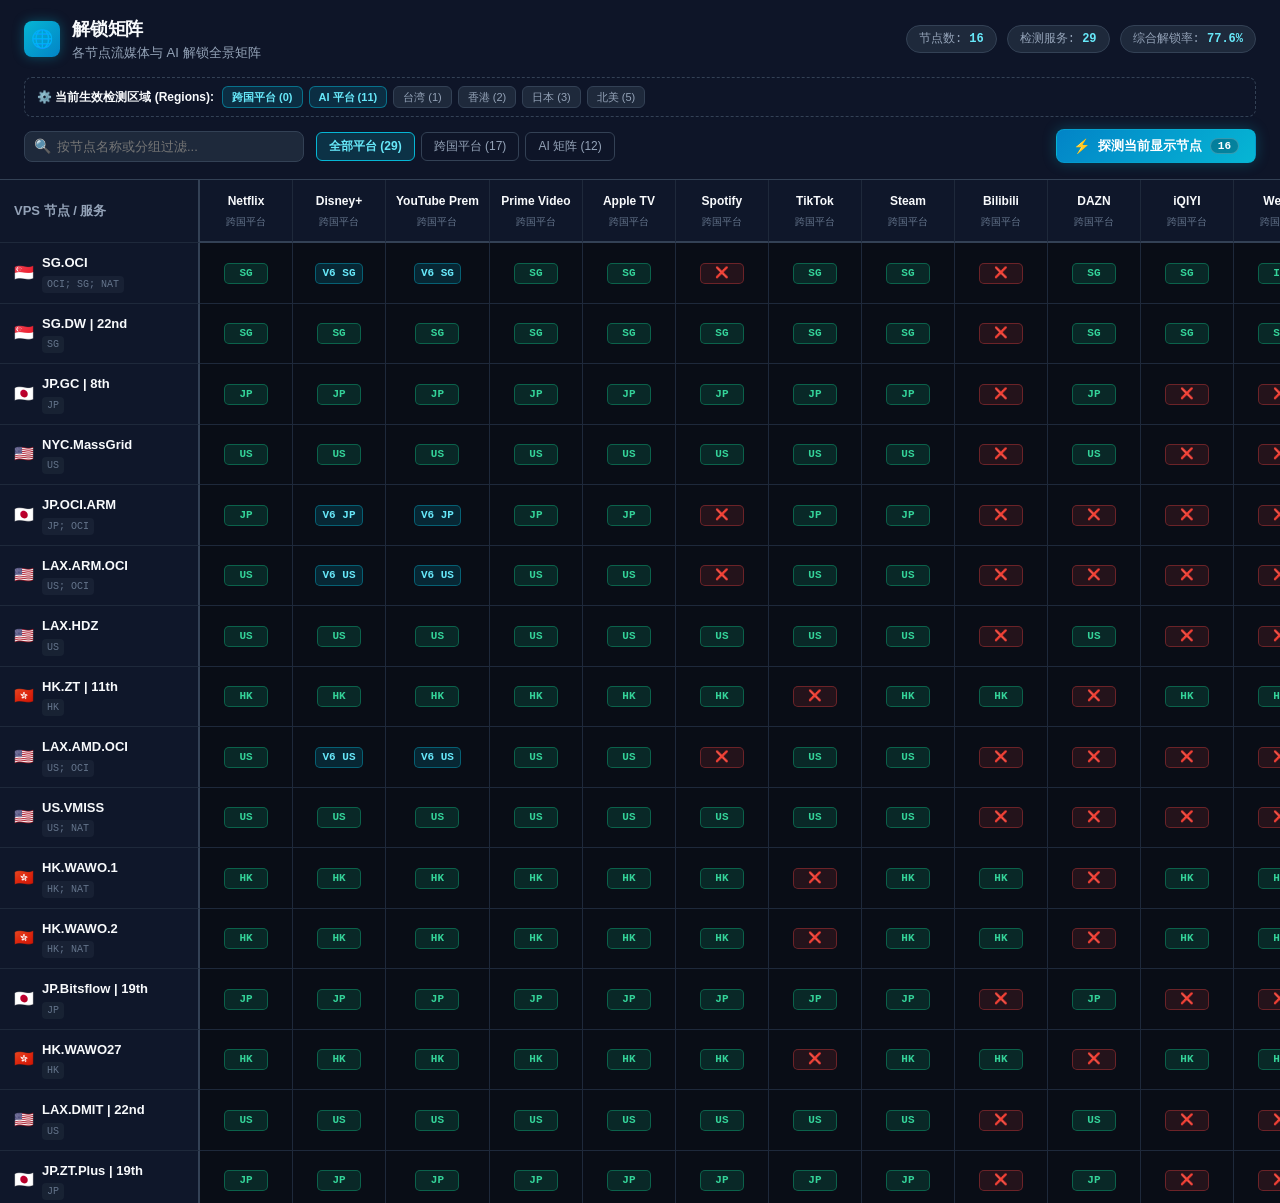
==== commit cd265caa: "fix: prevent duplicate service columns when live snapshot is loaded in matrix page" ====
--- a/plugin/pages/matrix.html
+++ b/plugin/pages/matrix.html
@@ -574,16 +574,17 @@
       </div>
     </div>
 
-    <!-- 动态区域感知提示与配置（模拟后台设置中开启的 region 参数） -->
-    <div class="matrix-region-setting-bar">
-      <span class="region-setting-label">⚙️ 后台启用区域 (Regions):</span>
-      <span class="region-toggle-pill enabled" data-region-id="0" title="Region 0: 跨国流媒体平台">跨国平台 (0)</span>
-      <span class="region-toggle-pill enabled" data-region-id="11" title="Region 11: AI 对话与大模型平台">AI 平台 (11)</span>
-      <span class="region-toggle-pill" data-region-id="1" title="Region 1: 台湾平台 (动画疯/KKTV等)">台湾 (1)</span>
-      <span class="region-toggle-pill" data-region-id="2" title="Region 2: 香港平台 (myTV/NowE等)">香港 (2)</span>
-      <span class="region-toggle-pill" data-region-id="3" title="Region 3: 日本平台 (Abema/TVer/U-NEXT等)">日本 (3)</span>
-      <span class="region-toggle-pill" data-region-id="5" title="Region 5: 北美平台 (Hulu/HBO Max等)">北美 (5)</span>
-      <span style="margin-left:auto;font-size:11px;color:var(--text-dim);">* 点击标签可模拟用户在后台开关对应 Region，表格与列分类将自动随之重构</span>
+    <!-- 动态区域感知与切换栏 -->
+    <div class="matrix-region-setting-bar" id="matrixRegionBar">
+      <span class="region-setting-label">⚙️ 当前生效检测区域 (Regions):</span>
+      <div id="regionPillsContainer" style="display:flex;align-items:center;gap:6px;flex-wrap:wrap;">
+        <span class="region-toggle-pill enabled" data-region-id="0" title="Region 0: 跨国流媒体平台">跨国平台 (0)</span>
+        <span class="region-toggle-pill enabled" data-region-id="11" title="Region 11: AI 对话与大模型平台">AI 平台 (11)</span>
+        <span class="region-toggle-pill" data-region-id="1" title="Region 1: 台湾平台">台湾 (1)</span>
+        <span class="region-toggle-pill" data-region-id="2" title="Region 2: 香港平台">香港 (2)</span>
+        <span class="region-toggle-pill" data-region-id="3" title="Region 3: 日本平台">日本 (3)</span>
+        <span class="region-toggle-pill" data-region-id="5" title="Region 5: 北美平台">北美 (5)</span>
+      </div>
     </div>
 
     <div class="matrix-toolbar">
@@ -625,7 +626,7 @@
   <script>
     // 定义已知全量服务字典与其归属的 Region ID 与分类
     // 当用户未在设置中开启某 region 时，该 region 的服务将根本不会作为列生成
-    const ALL_SERVICES_CATALOG = [
+    let ALL_SERVICES_CATALOG = [
       // 跨国流媒体 (Region 0: Globe)
       { id: "netflix", name: "Netflix", regionId: "0", cat: "globe", catName: "跨国平台" },
       { id: "disney", name: "Disney+", regionId: "0", cat: "globe", catName: "跨国平台" },
@@ -1313,6 +1314,79 @@
     let searchQuery = "";
     let isProbing = false;
 
+    
+    function getRegionDisplayName(key, id) {
+      const map = {
+        "0": "跨国平台",
+        "globe": "跨国平台",
+        "1": "台湾专区",
+        "taiwan": "台湾专区",
+        "2": "香港专区",
+        "hongkong": "香港专区",
+        "3": "日本专区",
+        "japan": "日本专区",
+        "4": "韩国专区",
+        "korea": "韩国专区",
+        "5": "北美专区",
+        "northamerica": "北美专区",
+        "6": "南美专区",
+        "southamerica": "南美专区",
+        "7": "欧洲专区",
+        "europe": "欧洲专区",
+        "8": "非洲专区",
+        "africa": "非洲专区",
+        "9": "东南亚专区",
+        "southeastasia": "东南亚专区",
+        "10": "大洋洲专区",
+        "oceania": "大洋洲专区",
+        "11": "AI 矩阵",
+        "ai": "AI 矩阵"
+      };
+      const k = String(key || id || "").toLowerCase();
+      return map[k] || map[String(id)] || key || "其它专区";
+    }
+
+    function renderRegionBar(catalog) {
+      const container = document.getElementById("regionPillsContainer");
+      if (!container) return;
+
+      // 提取在当前节点数据或后台配置中存在的区域集合
+      const detectedRegionIds = new Set();
+      activeRegions.forEach(r => detectedRegionIds.add(String(r)));
+      ALL_SERVICES_CATALOG.forEach(s => {
+        if (s.regionId) detectedRegionIds.add(String(s.regionId));
+      });
+
+      if (detectedRegionIds.size === 0) return;
+
+      let pillsHtml = "";
+      detectedRegionIds.forEach(rid => {
+        const isEnabled = activeRegions.has(rid);
+        const nameZh = getRegionDisplayName(null, rid);
+        pillsHtml += `<span class="region-toggle-pill ${isEnabled ? 'enabled' : ''}" data-region-id="${rid}" title="点击过滤此区域的列展示">${nameZh} (${rid})</span>`;
+      });
+
+      container.innerHTML = pillsHtml;
+
+      container.querySelectorAll(".region-toggle-pill[data-region-id]").forEach(pill => {
+        pill.addEventListener("click", () => {
+          const rid = pill.getAttribute("data-region-id");
+          if (activeRegions.has(rid)) {
+            if (activeRegions.size === 1) {
+              showToast("⚠️ 请至少保留一个选中的区域");
+              return;
+            }
+            activeRegions.delete(rid);
+            pill.classList.remove("enabled");
+          } else {
+            activeRegions.add(rid);
+            pill.classList.add("enabled");
+          }
+          renderMatrix();
+        });
+      });
+    }
+
     // 核心函数：根据用户设置中开启的 Region，动态获取应生成在表格中的服务列
     function getAvailableServices() {
       return ALL_SERVICES_CATALOG.filter(svc => activeRegions.has(svc.regionId));
@@ -1720,12 +1794,13 @@
 
                   // 自动发现新服务并加入字典
                   if (!allServiceSet.has(svcId)) {
+                    const rKey = svc.regionKey || "globe";
                     allServiceSet.set(svcId, {
                       id: svcId,
                       name: svc.displayName || svc.name,
-                      regionId: svc.regionId || "0",
-                      cat: svc.regionKey ? svc.regionKey.toLowerCase() : "globe",
-                      catName: svc.regionKey || "跨国平台"
+                      regionId: String(svc.regionId || "0"),
+                      cat: rKey.toLowerCase(),
+                      catName: getRegionDisplayName(rKey, svc.regionId)
                     });
                   }
                 });
@@ -1738,13 +1813,14 @@
               NODES.length = 0;
               liveNodes.forEach(n => NODES.push(n));
 
-              // 动态扩充服务字典
-              allServiceSet.forEach((svcObj, sid) => {
-                const existing = ALL_SERVICES_CATALOG.find(s => s.id === sid);
-                if (!existing) {
-                  ALL_SERVICES_CATALOG.push(svcObj);
-                }
-              });
+              // 关键修复：当从后端获取到真实测试数据时，服务列 100% 完全采用后端解析出的真实服务列表！
+              // 彻底抛弃 mock 预定义字典，杜绝出现两套同名服务（如一套全-、一套有结果）的列重复 Bug
+              if (allServiceSet.size > 0) {
+                ALL_SERVICES_CATALOG = Array.from(allServiceSet.values());
+              }
+
+              // 动态更新区域栏的显示与交互
+              renderRegionBar(snap.regionsCatalog || []);
 
               renderMatrix();
             }
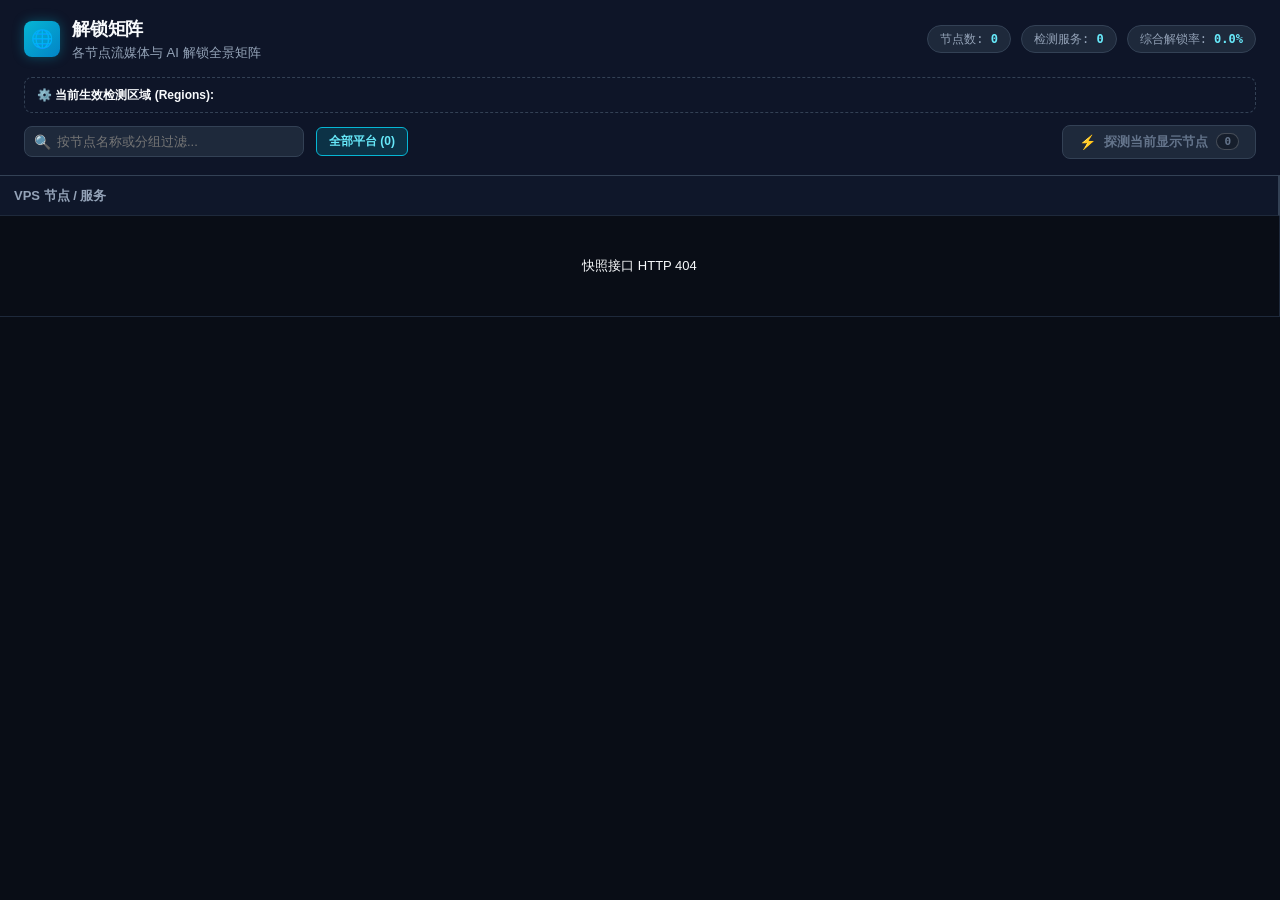
==== commit 95a0a10a: "fix: release v26.1020.3 with verified probes and simplified widget" ====
--- a/plugin/pages/matrix.html
+++ b/plugin/pages/matrix.html
@@ -568,9 +568,9 @@
         </div>
       </div>
       <div class="matrix-stats">
-        <div class="stat-pill">节点数: <strong id="statNodeCount">16</strong></div>
-        <div class="stat-pill">检测服务: <strong id="statServiceCount">29</strong></div>
-        <div class="stat-pill">综合解锁率: <strong id="statUnlockRate">82.4%</strong></div>
+        <div class="stat-pill">节点数: <strong id="statNodeCount">0</strong></div>
+        <div class="stat-pill">检测服务: <strong id="statServiceCount">0</strong></div>
+        <div class="stat-pill">综合解锁率: <strong id="statUnlockRate">0.0%</strong></div>
       </div>
     </div>
 
@@ -578,12 +578,6 @@
     <div class="matrix-region-setting-bar" id="matrixRegionBar">
       <span class="region-setting-label">⚙️ 当前生效检测区域 (Regions):</span>
       <div id="regionPillsContainer" style="display:flex;align-items:center;gap:6px;flex-wrap:wrap;">
-        <span class="region-toggle-pill enabled" data-region-id="0" title="Region 0: 跨国流媒体平台">跨国平台 (0)</span>
-        <span class="region-toggle-pill enabled" data-region-id="11" title="Region 11: AI 对话与大模型平台">AI 平台 (11)</span>
-        <span class="region-toggle-pill" data-region-id="1" title="Region 1: 台湾平台">台湾 (1)</span>
-        <span class="region-toggle-pill" data-region-id="2" title="Region 2: 香港平台">香港 (2)</span>
-        <span class="region-toggle-pill" data-region-id="3" title="Region 3: 日本平台">日本 (3)</span>
-        <span class="region-toggle-pill" data-region-id="5" title="Region 5: 北美平台">北美 (5)</span>
       </div>
     </div>
 
@@ -602,7 +596,7 @@
         <button id="probeVisibleBtn" class="probe-btn" title="触发对当前表格中显示的节点进行并发解锁探测">
           <span class="probe-btn-icon" id="probeBtnIcon">⚡</span>
           <span id="probeBtnText">探测当前显示节点</span>
-          <span class="probe-btn-count" id="probeBtnCount">16</span>
+          <span class="probe-btn-count" id="probeBtnCount">0</span>
         </button>
       </div>
     </div>
@@ -624,1216 +618,185 @@
   </main>
 
   <script>
-    // 定义已知全量服务字典与其归属的 Region ID 与分类
-    // 当用户未在设置中开启某 region 时，该 region 的服务将根本不会作为列生成
-    let ALL_SERVICES_CATALOG = [
-      // 跨国流媒体 (Region 0: Globe)
-      { id: "netflix", name: "Netflix", regionId: "0", cat: "globe", catName: "跨国平台" },
-      { id: "disney", name: "Disney+", regionId: "0", cat: "globe", catName: "跨国平台" },
-      { id: "youtube_prem", name: "YouTube Prem", regionId: "0", cat: "globe", catName: "跨国平台" },
-      { id: "amazon", name: "Prime Video", regionId: "0", cat: "globe", catName: "跨国平台" },
-      { id: "apple", name: "Apple TV", regionId: "0", cat: "globe", catName: "跨国平台" },
-      { id: "spotify", name: "Spotify", regionId: "0", cat: "globe", catName: "跨国平台" },
-      { id: "tiktok", name: "TikTok", regionId: "0", cat: "globe", catName: "跨国平台" },
-      { id: "steam", name: "Steam", regionId: "0", cat: "globe", catName: "跨国平台" },
-      { id: "bilibili", name: "Bilibili", regionId: "0", cat: "globe", catName: "跨国平台" },
-      { id: "dazn", name: "DAZN", regionId: "0", cat: "globe", catName: "跨国平台" },
-      { id: "iqiyi", name: "iQIYI", regionId: "0", cat: "globe", catName: "跨国平台" },
-      { id: "wetv", name: "WeTV", regionId: "0", cat: "globe", catName: "跨国平台" },
-      { id: "tvb", name: "TVB Anywhere", regionId: "0", cat: "globe", catName: "跨国平台" },
-      { id: "viu", name: "Viu.com", regionId: "0", cat: "globe", catName: "跨国平台" },
-      { id: "reddit", name: "Reddit", regionId: "0", cat: "globe", catName: "跨国平台" },
-      { id: "twitter", name: "X (Twitter)", regionId: "0", cat: "globe", catName: "跨国平台" },
-      { id: "gplay", name: "Google Play", regionId: "0", cat: "globe", catName: "跨国平台" },
-
-      // AI 矩阵平台 (Region 11: AI)
-      { id: "chatgpt", name: "ChatGPT", regionId: "11", cat: "ai", catName: "AI 矩阵" },
-      { id: "claude", name: "Claude", regionId: "11", cat: "ai", catName: "AI 矩阵" },
-      { id: "gemini", name: "Gemini", regionId: "11", cat: "ai", catName: "AI 矩阵" },
-      { id: "copilot", name: "Copilot", regionId: "11", cat: "ai", catName: "AI 矩阵" },
-      { id: "perplexity", name: "Perplexity", regionId: "11", cat: "ai", catName: "AI 矩阵" },
-      { id: "grok", name: "xAI Grok", regionId: "11", cat: "ai", catName: "AI 矩阵" },
-      { id: "deepseek", name: "DeepSeek", regionId: "11", cat: "ai", catName: "AI 矩阵" },
-      { id: "poe", name: "Poe", regionId: "11", cat: "ai", catName: "AI 矩阵" },
-      { id: "mistral", name: "Mistral", regionId: "11", cat: "ai", catName: "AI 矩阵" },
-      { id: "coze", name: "Coze", regionId: "11", cat: "ai", catName: "AI 矩阵" },
-      { id: "kimi", name: "Moonshot Kimi", regionId: "11", cat: "ai", catName: "AI 矩阵" },
-      { id: "dola", name: "Dola AI", regionId: "11", cat: "ai", catName: "AI 矩阵" },
-
-      // 台湾专区 (Region 1: Taiwan)
-      { id: "bahamut", name: "动画疯", regionId: "1", cat: "taiwan", catName: "台湾专区" },
-      { id: "kktv", name: "KKTV", regionId: "1", cat: "taiwan", catName: "台湾专区" },
-
-      // 香港专区 (Region 2: Hong Kong)
-      { id: "mytv", name: "myTV SUPER", regionId: "2", cat: "hongkong", catName: "香港专区" },
-      { id: "nowe", name: "Now E", regionId: "2", cat: "hongkong", catName: "香港专区" },
-
-      // 日本专区 (Region 3: Japan)
-      { id: "abema", name: "Abema", regionId: "3", cat: "japan", catName: "日本专区" },
-      { id: "tver", name: "TVer", regionId: "3", cat: "japan", catName: "日本专区" },
-      { id: "unext", name: "U-NEXT", regionId: "3", cat: "japan", catName: "日本专区" },
-
-      // 北美专区 (Region 5: North America)
-      { id: "hulu", name: "Hulu", regionId: "5", cat: "na", catName: "北美专区" },
-      { id: "max", name: "Max (HBO)", regionId: "5", cat: "na", catName: "北美专区" }
-    ];
-
-    // 当前在插件配置中启用的 Region 集合（默认仅勾选了 0 跨国平台 与 11 AI平台）
-    let activeRegions = new Set(["0", "11"]);
-
-    // 用户 16 台 VPS 节点的真实探测数据模拟镜像
-    const NODES = [
-      {
-        uuid: "8b6e4305-bbd8-4d2a-8086-91fe62409bc4",
-        name: "SG.OCI",
-        region: "🇸🇬",
-        group: "OCI; SG; NAT",
-        results: {
-          netflix: { v4: "SG", v6: "SG" },
-          disney: { v4: false, v6: "SG" },
-          youtube_prem: { v4: false, v6: "SG" },
-          amazon: { v4: "SG", v6: null },
-          apple: { v4: "SG", v6: "SG" },
-          spotify: { v4: false, v6: false },
-          tiktok: { v4: "SG", v6: null },
-          steam: { v4: "SG", v6: null },
-          bilibili: { v4: false, v6: false },
-          dazn: { v4: "SG", v6: null },
-          iqiyi: { v4: "SG", v6: null },
-          wetv: { v4: "ID", v6: "ID" },
-          tvb: { v4: "SG", v6: null },
-          viu: { v4: "SG", v6: null },
-          reddit: { v4: "YES", v6: null },
-          twitter: { v4: "SG", v6: false },
-          gplay: { v4: false, v6: "SG" },
-          chatgpt: { v4: "SG", v6: "SG" },
-          claude: { v4: "SG", v6: "SG" },
-          gemini: { v4: false, v6: "SG" },
-          copilot: { v4: "SG", v6: "SG" },
-          perplexity: { v4: "SG", v6: "SG" },
-          grok: { v4: false, v6: false },
-          deepseek: { v4: false, v6: false },
-          poe: { v4: "SG", v6: false },
-          mistral: { v4: "SG", v6: "SG" },
-          coze: { v4: "SG", v6: false },
-          kimi: { v4: "OVERSEA", v6: "OVERSEA" },
-          dola: { v4: "SG", v6: false },
-          bahamut: { v4: false, v6: false },
-          abema: { v4: false, v6: false },
-          tver: { v4: false, v6: false },
-          unext: { v4: false, v6: false }
-        }
-      },
-      {
-        uuid: "c3002e01-e891-4b36-a17c-1bd2bcf9190d",
-        name: "SG.DW | 22nd",
-        region: "🇸🇬",
-        group: "SG",
-        results: {
-          netflix: { v4: "SG", v6: "SG" },
-          disney: { v4: "SG", v6: "SG" },
-          youtube_prem: { v4: "SG", v6: "SG" },
-          amazon: { v4: "SG", v6: null },
-          apple: { v4: "SG", v6: "SG" },
-          spotify: { v4: "SG", v6: "SG" },
-          tiktok: { v4: "SG", v6: null },
-          steam: { v4: "SG", v6: null },
-          bilibili: { v4: false, v6: false },
-          dazn: { v4: "SG", v6: null },
-          iqiyi: { v4: "SG", v6: null },
-          wetv: { v4: "SG", v6: null },
-          tvb: { v4: "SG", v6: null },
-          viu: { v4: "SG", v6: null },
-          reddit: { v4: "YES", v6: null },
-          twitter: { v4: "SG", v6: null },
-          gplay: { v4: "SG", v6: "SG" },
-          chatgpt: { v4: "SG", v6: "SG" },
-          claude: { v4: "SG", v6: "SG" },
-          gemini: { v4: "SG", v6: "SG" },
-          copilot: { v4: "SG", v6: "SG" },
-          perplexity: { v4: "SG", v6: "SG" },
-          grok: { v4: "SG", v6: null },
-          deepseek: { v4: false, v6: false },
-          poe: { v4: "SG", v6: null },
-          mistral: { v4: "SG", v6: null },
-          coze: { v4: "SG", v6: null },
-          kimi: { v4: "OVERSEA", v6: null },
-          dola: { v4: "SG", v6: null },
-          bahamut: { v4: false, v6: false },
-          abema: { v4: false, v6: false },
-          tver: { v4: false, v6: false },
-          unext: { v4: false, v6: false }
-        }
-      },
-      {
-        uuid: "5ebe7233-605e-4021-80d8-0620c5c00148",
-        name: "JP.GC | 8th",
-        region: "🇯🇵",
-        group: "JP",
-        results: {
-          netflix: { v4: "JP", v6: "JP" },
-          disney: { v4: "JP", v6: "JP" },
-          youtube_prem: { v4: "JP", v6: "JP" },
-          amazon: { v4: "JP", v6: null },
-          apple: { v4: "JP", v6: "JP" },
-          spotify: { v4: "JP", v6: null },
-          tiktok: { v4: "JP", v6: null },
-          steam: { v4: "JP", v6: null },
-          bilibili: { v4: false, v6: false },
-          dazn: { v4: "JP", v6: null },
-          iqiyi: { v4: false, v6: false },
-          wetv: { v4: false, v6: false },
-          tvb: { v4: false, v6: false },
-          viu: { v4: false, v6: false },
-          reddit: { v4: "YES", v6: null },
-          twitter: { v4: "JP", v6: null },
-          gplay: { v4: "JP", v6: "JP" },
-          chatgpt: { v4: "JP", v6: "JP" },
-          claude: { v4: "JP", v6: "JP" },
-          gemini: { v4: "JP", v6: "JP" },
-          copilot: { v4: "JP", v6: "JP" },
-          perplexity: { v4: "JP", v6: "JP" },
-          grok: { v4: "JP", v6: null },
-          deepseek: { v4: false, v6: false },
-          poe: { v4: "JP", v6: null },
-          mistral: { v4: "JP", v6: null },
-          coze: { v4: "JP", v6: null },
-          kimi: { v4: "OVERSEA", v6: null },
-          dola: { v4: "JP", v6: null },
-          bahamut: { v4: false, v6: false },
-          abema: { v4: "YES", v6: "YES" },
-          tver: { v4: "YES", v6: "YES" },
-          unext: { v4: "YES", v6: "YES" }
-        }
-      },
-      {
-        uuid: "323920eb-7c4e-465c-a308-f01554ea7d2b",
-        name: "NYC.MassGrid",
-        region: "🇺🇸",
-        group: "US",
-        results: {
-          netflix: { v4: "US", v6: "US" },
-          disney: { v4: "US", v6: "US" },
-          youtube_prem: { v4: "US", v6: "US" },
-          amazon: { v4: "US", v6: "US" },
-          apple: { v4: "US", v6: "US" },
-          spotify: { v4: "US", v6: "US" },
-          tiktok: { v4: "US", v6: null },
-          steam: { v4: "US", v6: null },
-          bilibili: { v4: false, v6: false },
-          dazn: { v4: "US", v6: null },
-          iqiyi: { v4: false, v6: false },
-          wetv: { v4: false, v6: false },
-          tvb: { v4: false, v6: false },
-          viu: { v4: false, v6: false },
-          reddit: { v4: "YES", v6: null },
-          twitter: { v4: "US", v6: null },
-          gplay: { v4: "US", v6: "US" },
-          chatgpt: { v4: "US", v6: "US" },
-          claude: { v4: "US", v6: "US" },
-          gemini: { v4: "US", v6: "US" },
-          copilot: { v4: "US", v6: "US" },
-          perplexity: { v4: "US", v6: "US" },
-          grok: { v4: "US", v6: "US" },
-          deepseek: { v4: false, v6: false },
-          poe: { v4: "US", v6: "US" },
-          mistral: { v4: "US", v6: "US" },
-          coze: { v4: "US", v6: "US" },
-          kimi: { v4: "OVERSEA", v6: "OVERSEA" },
-          dola: { v4: "US", v6: "US" },
-          bahamut: { v4: false, v6: false },
-          abema: { v4: false, v6: false },
-          tver: { v4: false, v6: false },
-          unext: { v4: false, v6: false },
-          hulu: { v4: "US", v6: "US" },
-          max: { v4: "US", v6: "US" }
-        }
-      },
-      {
-        uuid: "172ed735-6c6e-44dc-8e1b-794776e1cab1",
-        name: "JP.OCI.ARM",
-        region: "🇯🇵",
-        group: "JP; OCI",
-        results: {
-          netflix: { v4: "JP", v6: "JP" },
-          disney: { v4: false, v6: "JP" },
-          youtube_prem: { v4: false, v6: "JP" },
-          amazon: { v4: "JP", v6: null },
-          apple: { v4: "JP", v6: "JP" },
-          spotify: { v4: false, v6: false },
-          tiktok: { v4: "JP", v6: null },
-          steam: { v4: "JP", v6: null },
-          bilibili: { v4: false, v6: false },
-          dazn: { v4: false, v6: false },
-          iqiyi: { v4: false, v6: false },
-          wetv: { v4: false, v6: false },
-          tvb: { v4: false, v6: false },
-          viu: { v4: false, v6: false },
-          reddit: { v4: "YES", v6: null },
-          twitter: { v4: "JP", v6: null },
-          gplay: { v4: false, v6: "JP" },
-          chatgpt: { v4: "JP", v6: "JP" },
-          claude: { v4: "JP", v6: "JP" },
-          gemini: { v4: false, v6: "JP" },
-          copilot: { v4: "JP", v6: "JP" },
-          perplexity: { v4: "JP", v6: "JP" },
-          grok: { v4: false, v6: false },
-          deepseek: { v4: false, v6: false },
-          poe: { v4: "JP", v6: null },
-          mistral: { v4: "JP", v6: null },
-          coze: { v4: "JP", v6: null },
-          kimi: { v4: "OVERSEA", v6: null },
-          dola: { v4: "JP", v6: null },
-          bahamut: { v4: false, v6: false },
-          abema: { v4: false, v6: "YES" },
-          tver: { v4: false, v6: false },
-          unext: { v4: false, v6: false }
-        }
-      },
-      {
-        uuid: "5d51b5ef-811e-4cdd-b3f5-a7f4f5459a42",
-        name: "LAX.ARM.OCI",
-        region: "🇺🇸",
-        group: "US; OCI",
-        results: {
-          netflix: { v4: "US", v6: "US" },
-          disney: { v4: false, v6: "US" },
-          youtube_prem: { v4: false, v6: "US" },
-          amazon: { v4: "US", v6: null },
-          apple: { v4: "US", v6: "US" },
-          spotify: { v4: false, v6: false },
-          tiktok: { v4: "US", v6: null },
-          steam: { v4: "US", v6: null },
-          bilibili: { v4: false, v6: false },
-          dazn: { v4: false, v6: false },
-          iqiyi: { v4: false, v6: false },
-          wetv: { v4: false, v6: false },
-          tvb: { v4: false, v6: false },
-          viu: { v4: false, v6: false },
-          reddit: { v4: "YES", v6: null },
-          twitter: { v4: "US", v6: null },
-          gplay: { v4: false, v6: "US" },
-          chatgpt: { v4: "US", v6: "US" },
-          claude: { v4: "US", v6: "US" },
-          gemini: { v4: false, v6: "US" },
-          copilot: { v4: "US", v6: "US" },
-          perplexity: { v4: "US", v6: "US" },
-          grok: { v4: false, v6: false },
-          deepseek: { v4: false, v6: false },
-          poe: { v4: "US", v6: null },
-          mistral: { v4: "US", v6: null },
-          coze: { v4: "US", v6: null },
-          kimi: { v4: "OVERSEA", v6: null },
-          dola: { v4: "US", v6: null }
-        }
-      },
-      {
-        uuid: "0eb589c5-6d2f-41bb-a54b-99f2c803941f",
-        name: "LAX.HDZ",
-        region: "🇺🇸",
-        group: "US",
-        results: {
-          netflix: { v4: "US", v6: "US" },
-          disney: { v4: "US", v6: "US" },
-          youtube_prem: { v4: "US", v6: "US" },
-          amazon: { v4: "US", v6: "US" },
-          apple: { v4: "US", v6: "US" },
-          spotify: { v4: "US", v6: "US" },
-          tiktok: { v4: "US", v6: null },
-          steam: { v4: "US", v6: null },
-          bilibili: { v4: false, v6: false },
-          dazn: { v4: "US", v6: null },
-          iqiyi: { v4: false, v6: false },
-          wetv: { v4: false, v6: false },
-          tvb: { v4: false, v6: false },
-          viu: { v4: false, v6: false },
-          reddit: { v4: "YES", v6: null },
-          twitter: { v4: "US", v6: null },
-          gplay: { v4: "US", v6: "US" },
-          chatgpt: { v4: "US", v6: "US" },
-          claude: { v4: "US", v6: "US" },
-          gemini: { v4: "US", v6: "US" },
-          copilot: { v4: "US", v6: "US" },
-          perplexity: { v4: "US", v6: "US" },
-          grok: { v4: "US", v6: "US" },
-          deepseek: { v4: false, v6: false },
-          poe: { v4: "US", v6: null },
-          mistral: { v4: "US", v6: null },
-          coze: { v4: "US", v6: null },
-          kimi: { v4: "OVERSEA", v6: null },
-          dola: { v4: "US", v6: null },
-          hulu: { v4: "US", v6: "US" }
-        }
-      },
-      {
-        uuid: "034c1e5a-72ab-40bc-93c1-b47f53613b92",
-        name: "HK.ZT | 11th",
-        region: "🇭🇰",
-        group: "HK",
-        results: {
-          netflix: { v4: "HK", v6: "HK" },
-          disney: { v4: "HK", v6: "HK" },
-          youtube_prem: { v4: "HK", v6: "HK" },
-          amazon: { v4: "HK", v6: null },
-          apple: { v4: "HK", v6: "HK" },
-          spotify: { v4: "HK", v6: null },
-          tiktok: { v4: false, v6: false },
-          steam: { v4: "HK", v6: null },
-          bilibili: { v4: "HK", v6: "HK" },
-          dazn: { v4: false, v6: false },
-          iqiyi: { v4: "HK", v6: null },
-          wetv: { v4: "HK", v6: null },
-          tvb: { v4: "HK", v6: null },
-          viu: { v4: "HK", v6: null },
-          reddit: { v4: "YES", v6: null },
-          twitter: { v4: "HK", v6: null },
-          gplay: { v4: "HK", v6: "HK" },
-          chatgpt: { v4: false, v6: false },
-          claude: { v4: false, v6: false },
-          gemini: { v4: false, v6: false },
-          copilot: { v4: "HK", v6: "HK" },
-          perplexity: { v4: "HK", v6: null },
-          grok: { v4: false, v6: false },
-          deepseek: { v4: false, v6: false },
-          poe: { v4: "HK", v6: null },
-          mistral: { v4: "HK", v6: null },
-          coze: { v4: "HK", v6: null },
-          kimi: { v4: "OVERSEA", v6: null },
-          dola: { v4: "HK", v6: null },
-          bahamut: { v4: "YES", v6: null },
-          mytv: { v4: "HK", v6: "HK" },
-          nowe: { v4: "HK", v6: "HK" }
-        }
-      },
-      {
-        uuid: "22d1529a-5b0c-424b-bfef-b2775d564432",
-        name: "LAX.AMD.OCI",
-        region: "🇺🇸",
-        group: "US; OCI",
-        results: {
-          netflix: { v4: "US", v6: "US" },
-          disney: { v4: false, v6: "US" },
-          youtube_prem: { v4: false, v6: "US" },
-          amazon: { v4: "US", v6: null },
-          apple: { v4: "US", v6: "US" },
-          spotify: { v4: false, v6: false },
-          tiktok: { v4: "US", v6: null },
-          steam: { v4: "US", v6: null },
-          bilibili: { v4: false, v6: false },
-          dazn: { v4: false, v6: false },
-          iqiyi: { v4: false, v6: false },
-          wetv: { v4: false, v6: false },
-          tvb: { v4: false, v6: false },
-          viu: { v4: false, v6: false },
-          reddit: { v4: "YES", v6: null },
-          twitter: { v4: "US", v6: null },
-          gplay: { v4: false, v6: "US" },
-          chatgpt: { v4: "US", v6: "US" },
-          claude: { v4: "US", v6: "US" },
-          gemini: { v4: false, v6: "US" },
-          copilot: { v4: "US", v6: "US" },
-          perplexity: { v4: "US", v6: "US" },
-          grok: { v4: false, v6: false },
-          deepseek: { v4: false, v6: false },
-          poe: { v4: "US", v6: null },
-          mistral: { v4: "US", v6: null },
-          coze: { v4: "US", v6: null },
-          kimi: { v4: "OVERSEA", v6: null },
-          dola: { v4: "US", v6: null }
-        }
-      },
-      {
-        uuid: "64a3e1bb-e989-4f64-a8aa-fac9f4d85218",
-        name: "US.VMISS",
-        region: "🇺🇸",
-        group: "US; NAT",
-        results: {
-          netflix: { v4: "US", v6: "US" },
-          disney: { v4: "US", v6: "US" },
-          youtube_prem: { v4: "US", v6: "US" },
-          amazon: { v4: "US", v6: null },
-          apple: { v4: "US", v6: "US" },
-          spotify: { v4: "US", v6: null },
-          tiktok: { v4: "US", v6: null },
-          steam: { v4: "US", v6: null },
-          bilibili: { v4: false, v6: false },
-          dazn: { v4: false, v6: false },
-          iqiyi: { v4: false, v6: false },
-          wetv: { v4: false, v6: false },
-          tvb: { v4: false, v6: false },
-          viu: { v4: false, v6: false },
-          reddit: { v4: "YES", v6: null },
-          twitter: { v4: "US", v6: null },
-          gplay: { v4: "US", v6: "US" },
-          chatgpt: { v4: "US", v6: "US" },
-          claude: { v4: "US", v6: "US" },
-          gemini: { v4: "US", v6: "US" },
-          copilot: { v4: "US", v6: "US" },
-          perplexity: { v4: "US", v6: "US" },
-          grok: { v4: "US", v6: null },
-          deepseek: { v4: false, v6: false },
-          poe: { v4: "US", v6: null },
-          mistral: { v4: "US", v6: null },
-          coze: { v4: "US", v6: null },
-          kimi: { v4: "OVERSEA", v6: null },
-          dola: { v4: "US", v6: null }
-        }
-      },
-      {
-        uuid: "7b3ab999-af85-4682-9a87-e0d3289f62fb",
-        name: "HK.WAWO.1",
-        region: "🇭🇰",
-        group: "HK; NAT",
-        results: {
-          netflix: { v4: "HK", v6: "HK" },
-          disney: { v4: "HK", v6: "HK" },
-          youtube_prem: { v4: "HK", v6: "HK" },
-          amazon: { v4: "HK", v6: null },
-          apple: { v4: "HK", v6: "HK" },
-          spotify: { v4: "HK", v6: null },
-          tiktok: { v4: false, v6: false },
-          steam: { v4: "HK", v6: null },
-          bilibili: { v4: "HK", v6: "HK" },
-          dazn: { v4: false, v6: false },
-          iqiyi: { v4: "HK", v6: null },
-          wetv: { v4: "HK", v6: null },
-          tvb: { v4: "HK", v6: null },
-          viu: { v4: "HK", v6: null },
-          reddit: { v4: "YES", v6: null },
-          twitter: { v4: "HK", v6: null },
-          gplay: { v4: "HK", v6: "HK" },
-          chatgpt: { v4: false, v6: false },
-          claude: { v4: false, v6: false },
-          gemini: { v4: false, v6: false },
-          copilot: { v4: "HK", v6: "HK" },
-          perplexity: { v4: "HK", v6: null },
-          grok: { v4: false, v6: false },
-          deepseek: { v4: false, v6: false },
-          poe: { v4: "HK", v6: null },
-          mistral: { v4: "HK", v6: null },
-          coze: { v4: "HK", v6: null },
-          kimi: { v4: "OVERSEA", v6: null },
-          dola: { v4: "HK", v6: null },
-          bahamut: { v4: "YES", v6: null },
-          mytv: { v4: "HK", v6: "HK" }
-        }
-      },
-      {
-        uuid: "ea17e017-fe23-4177-8c8a-52f06793638d",
-        name: "HK.WAWO.2",
-        region: "🇭🇰",
-        group: "HK; NAT",
-        results: {
-          netflix: { v4: "HK", v6: "HK" },
-          disney: { v4: "HK", v6: "HK" },
-          youtube_prem: { v4: "HK", v6: "HK" },
-          amazon: { v4: "HK", v6: null },
-          apple: { v4: "HK", v6: "HK" },
-          spotify: { v4: "HK", v6: null },
-          tiktok: { v4: false, v6: false },
-          steam: { v4: "HK", v6: null },
-          bilibili: { v4: "HK", v6: "HK" },
-          dazn: { v4: false, v6: false },
-          iqiyi: { v4: "HK", v6: null },
-          wetv: { v4: "HK", v6: null },
-          tvb: { v4: "HK", v6: null },
-          viu: { v4: "HK", v6: null },
-          reddit: { v4: "YES", v6: null },
-          twitter: { v4: "HK", v6: null },
-          gplay: { v4: "HK", v6: "HK" },
-          chatgpt: { v4: false, v6: false },
-          claude: { v4: false, v6: false },
-          gemini: { v4: false, v6: false },
-          copilot: { v4: "HK", v6: "HK" },
-          perplexity: { v4: "HK", v6: null },
-          grok: { v4: false, v6: false },
-          deepseek: { v4: false, v6: false },
-          poe: { v4: "HK", v6: null },
-          mistral: { v4: "HK", v6: null },
-          coze: { v4: "HK", v6: null },
-          kimi: { v4: "OVERSEA", v6: null },
-          dola: { v4: "HK", v6: null }
-        }
-      },
-      {
-        uuid: "c1d82e0f-fa71-4476-be11-44d53d74764b",
-        name: "JP.Bitsflow | 19th",
-        region: "🇯🇵",
-        group: "JP",
-        results: {
-          netflix: { v4: "JP", v6: "JP" },
-          disney: { v4: "JP", v6: "JP" },
-          youtube_prem: { v4: "JP", v6: "JP" },
-          amazon: { v4: "JP", v6: null },
-          apple: { v4: "JP", v6: "JP" },
-          spotify: { v4: "JP", v6: null },
-          tiktok: { v4: "JP", v6: null },
-          steam: { v4: "JP", v6: null },
-          bilibili: { v4: false, v6: false },
-          dazn: { v4: "JP", v6: null },
-          iqiyi: { v4: false, v6: false },
-          wetv: { v4: false, v6: false },
-          tvb: { v4: false, v6: false },
-          viu: { v4: false, v6: false },
-          reddit: { v4: "YES", v6: null },
-          twitter: { v4: "JP", v6: null },
-          gplay: { v4: "JP", v6: "JP" },
-          chatgpt: { v4: "JP", v6: "JP" },
-          claude: { v4: "JP", v6: "JP" },
-          gemini: { v4: "JP", v6: "JP" },
-          copilot: { v4: "JP", v6: "JP" },
-          perplexity: { v4: "JP", v6: "JP" },
-          grok: { v4: "JP", v6: null },
-          deepseek: { v4: false, v6: false },
-          poe: { v4: "JP", v6: null },
-          mistral: { v4: "JP", v6: null },
-          coze: { v4: "JP", v6: null },
-          kimi: { v4: "OVERSEA", v6: null },
-          dola: { v4: "JP", v6: null },
-          abema: { v4: "YES", v6: "YES" },
-          tver: { v4: "YES", v6: "YES" }
-        }
-      },
-      {
-        uuid: "0bf2afb5-9e0e-4700-ad77-0bb94c8f5d5c",
-        name: "HK.WAWO27",
-        region: "🇭🇰",
-        group: "HK",
-        results: {
-          netflix: { v4: "HK", v6: "HK" },
-          disney: { v4: "HK", v6: "HK" },
-          youtube_prem: { v4: "HK", v6: "HK" },
-          amazon: { v4: "HK", v6: null },
-          apple: { v4: "HK", v6: "HK" },
-          spotify: { v4: "HK", v6: null },
-          tiktok: { v4: false, v6: false },
-          steam: { v4: "HK", v6: null },
-          bilibili: { v4: "HK", v6: "HK" },
-          dazn: { v4: false, v6: false },
-          iqiyi: { v4: "HK", v6: null },
-          wetv: { v4: "HK", v6: null },
-          tvb: { v4: "HK", v6: null },
-          viu: { v4: "HK", v6: null },
-          reddit: { v4: "YES", v6: null },
-          twitter: { v4: "HK", v6: null },
-          gplay: { v4: "HK", v6: "HK" },
-          chatgpt: { v4: false, v6: false },
-          claude: { v4: false, v6: false },
-          gemini: { v4: false, v6: false },
-          copilot: { v4: "HK", v6: "HK" },
-          perplexity: { v4: "HK", v6: null },
-          grok: { v4: false, v6: false },
-          deepseek: { v4: false, v6: false },
-          poe: { v4: "HK", v6: null },
-          mistral: { v4: "HK", v6: null },
-          coze: { v4: "HK", v6: null },
-          kimi: { v4: "OVERSEA", v6: null },
-          dola: { v4: "HK", v6: null },
-          mytv: { v4: "HK", v6: "HK" }
-        }
-      },
-      {
-        uuid: "ae4ffe28-7b83-417a-8790-32787470074f",
-        name: "LAX.DMIT | 22nd",
-        region: "🇺🇸",
-        group: "US",
-        results: {
-          netflix: { v4: "US", v6: "US" },
-          disney: { v4: "US", v6: "US" },
-          youtube_prem: { v4: "US", v6: "US" },
-          amazon: { v4: "US", v6: "US" },
-          apple: { v4: "US", v6: "US" },
-          spotify: { v4: "US", v6: "US" },
-          tiktok: { v4: "US", v6: null },
-          steam: { v4: "US", v6: null },
-          bilibili: { v4: false, v6: false },
-          dazn: { v4: "US", v6: null },
-          iqiyi: { v4: false, v6: false },
-          wetv: { v4: false, v6: false },
-          tvb: { v4: false, v6: false },
-          viu: { v4: false, v6: false },
-          reddit: { v4: "YES", v6: null },
-          twitter: { v4: "US", v6: null },
-          gplay: { v4: "US", v6: "US" },
-          chatgpt: { v4: "US", v6: "US" },
-          claude: { v4: "US", v6: "US" },
-          gemini: { v4: "US", v6: "US" },
-          copilot: { v4: "US", v6: "US" },
-          perplexity: { v4: "US", v6: "US" },
-          grok: { v4: "US", v6: "US" },
-          deepseek: { v4: false, v6: false },
-          poe: { v4: "US", v6: null },
-          mistral: { v4: "US", v6: null },
-          coze: { v4: "US", v6: null },
-          kimi: { v4: "OVERSEA", v6: null },
-          dola: { v4: "US", v6: null }
-        }
-      },
-      {
-        uuid: "6465e133-a3a8-4d83-a109-91c3cdd9c542",
-        name: "JP.ZT.Plus | 19th",
-        region: "🇯🇵",
-        group: "JP",
-        results: {
-          netflix: { v4: "JP", v6: "JP" },
-          disney: { v4: "JP", v6: "JP" },
-          youtube_prem: { v4: "JP", v6: "JP" },
-          amazon: { v4: "JP", v6: null },
-          apple: { v4: "JP", v6: "JP" },
-          spotify: { v4: "JP", v6: null },
-          tiktok: { v4: "JP", v6: null },
-          steam: { v4: "JP", v6: null },
-          bilibili: { v4: false, v6: false },
-          dazn: { v4: "JP", v6: null },
-          iqiyi: { v4: false, v6: false },
-          wetv: { v4: false, v6: false },
-          tvb: { v4: false, v6: false },
-          viu: { v4: false, v6: false },
-          reddit: { v4: "YES", v6: null },
-          twitter: { v4: "JP", v6: null },
-          gplay: { v4: "JP", v6: "JP" },
-          chatgpt: { v4: "JP", v6: "JP" },
-          claude: { v4: "JP", v6: "JP" },
-          gemini: { v4: "JP", v6: "JP" },
-          copilot: { v4: "JP", v6: "JP" },
-          perplexity: { v4: "JP", v6: "JP" },
-          grok: { v4: "JP", v6: null },
-          deepseek: { v4: false, v6: false },
-          poe: { v4: "JP", v6: null },
-          mistral: { v4: "JP", v6: null },
-          coze: { v4: "JP", v6: null },
-          kimi: { v4: "OVERSEA", v6: null },
-          dola: { v4: "JP", v6: null },
-          abema: { v4: "YES", v6: "YES" }
-        }
-      }
-    ];
-
-    // 全局交互状态
+    "use strict";
+    let ALL_SERVICES_CATALOG = [];
+    const NODES = [];
+    let activeRegions = new Set();
     let currentCategory = "all";
     let searchQuery = "";
     let isProbing = false;
-
-    
+    let activeTask = null;
+    let submittedTaskId = null;
+    let submitting = false;
+    let snapshotError = "";
+    let loading = true;
+
+    function element(tag, className, text) {
+      const el = document.createElement(tag);
+      if (className) el.className = className;
+      if (text !== undefined) el.textContent = String(text);
+      return el;
+    }
     function getRegionDisplayName(key, id) {
-      const map = {
-        "0": "跨国平台",
-        "globe": "跨国平台",
-        "1": "台湾专区",
-        "taiwan": "台湾专区",
-        "2": "香港专区",
-        "hongkong": "香港专区",
-        "3": "日本专区",
-        "japan": "日本专区",
-        "4": "韩国专区",
-        "korea": "韩国专区",
-        "5": "北美专区",
-        "northamerica": "北美专区",
-        "6": "南美专区",
-        "southamerica": "南美专区",
-        "7": "欧洲专区",
-        "europe": "欧洲专区",
-        "8": "非洲专区",
-        "africa": "非洲专区",
-        "9": "东南亚专区",
-        "southeastasia": "东南亚专区",
-        "10": "大洋洲专区",
-        "oceania": "大洋洲专区",
-        "11": "AI 矩阵",
-        "ai": "AI 矩阵"
-      };
-      const k = String(key || id || "").toLowerCase();
-      return map[k] || map[String(id)] || key || "其它专区";
-    }
-
-    function renderRegionBar(catalog) {
+      const names = ["跨国平台", "台湾专区", "香港专区", "日本专区", "韩国专区", "北美专区",
+        "南美专区", "欧洲专区", "非洲专区", "东南亚专区", "大洋洲专区", "AI 矩阵"];
+      return names[Number(id)] || key || "其它专区";
+    }
+    function getAvailableServices() {
+      return ALL_SERVICES_CATALOG.filter(s => activeRegions.has(s.regionId));
+    }
+    function getFilteredServices() {
+      return getAvailableServices().filter(s => currentCategory === "all" || s.regionId === currentCategory);
+    }
+    function getFilteredNodes() {
+      const q = searchQuery.trim().toLowerCase();
+      return NODES.filter(n => !q || [n.name, n.group, n.region].some(v => v.toLowerCase().includes(q)));
+    }
+    function renderRegionBar() {
       const container = document.getElementById("regionPillsContainer");
-      if (!container) return;
-
-      // 提取在当前节点数据或后台配置中存在的区域集合
-      const detectedRegionIds = new Set();
-      activeRegions.forEach(r => detectedRegionIds.add(String(r)));
-      ALL_SERVICES_CATALOG.forEach(s => {
-        if (s.regionId) detectedRegionIds.add(String(s.regionId));
+      container.replaceChildren();
+      activeRegions.forEach(id => {
+        container.appendChild(element("span", "region-toggle-pill enabled", getRegionDisplayName(null, id) + " (" + id + ")"));
       });
-
-      if (detectedRegionIds.size === 0) return;
-
-      let pillsHtml = "";
-      detectedRegionIds.forEach(rid => {
-        const isEnabled = activeRegions.has(rid);
-        const nameZh = getRegionDisplayName(null, rid);
-        pillsHtml += `<span class="region-toggle-pill ${isEnabled ? 'enabled' : ''}" data-region-id="${rid}" title="点击过滤此区域的列展示">${nameZh} (${rid})</span>`;
-      });
-
-      container.innerHTML = pillsHtml;
-
-      container.querySelectorAll(".region-toggle-pill[data-region-id]").forEach(pill => {
-        pill.addEventListener("click", () => {
-          const rid = pill.getAttribute("data-region-id");
-          if (activeRegions.has(rid)) {
-            if (activeRegions.size === 1) {
-              showToast("⚠️ 请至少保留一个选中的区域");
-              return;
-            }
-            activeRegions.delete(rid);
-            pill.classList.remove("enabled");
-          } else {
-            activeRegions.add(rid);
-            pill.classList.add("enabled");
-          }
-          renderMatrix();
-        });
-      });
-    }
-
-    // 核心函数：根据用户设置中开启的 Region，动态获取应生成在表格中的服务列
-    function getAvailableServices() {
-      return ALL_SERVICES_CATALOG.filter(svc => activeRegions.has(svc.regionId));
-    }
-
-    // 动态构建分类 Pills（根据开启的 Region 自动提取存在的分类与数量）
+    }
     function renderCategoryPills() {
       const container = document.getElementById("categoryPillsContainer");
-      const availableServices = getAvailableServices();
-
-      // 提取所有唯一分类
-      const catsMap = new Map();
-      availableServices.forEach(s => {
-        if (!catsMap.has(s.cat)) {
-          catsMap.set(s.cat, { id: s.cat, name: s.catName, count: 0 });
-        }
-        catsMap.get(s.cat).count++;
+      const counts = new Map();
+      getAvailableServices().forEach(s => counts.set(s.regionId, (counts.get(s.regionId) || 0) + 1));
+      if (currentCategory !== "all" && !counts.has(currentCategory)) currentCategory = "all";
+      container.replaceChildren();
+      function add(id, title) {
+        const button = element("button", "cat-pill" + (currentCategory === id ? " active" : ""), title);
+        button.addEventListener("click", () => { currentCategory = id; renderMatrix(); });
+        container.appendChild(button);
+      }
+      add("all", "全部平台 (" + getAvailableServices().length + ")");
+      counts.forEach((count, id) => add(id, getRegionDisplayName(null, id) + " (" + count + ")"));
+    }
+    function evaluateCell(service) {
+      if (!service) return {type: "untested", text: "-", tip: "未测试"};
+      const v4 = service.ipv4 || service.auto;
+      const v6 = service.ipv6;
+      const tip = [service.ipv4 ? "IPv4: " + service.ipv4.raw : "IPv4: 未测试",
+        v6 ? "IPv6: " + v6.raw : "IPv6: 未测试", service.auto ? "Auto: " + service.auto.raw : ""].filter(Boolean).join(" | ");
+      if (v4 && v4.unlocked) return {type: "v4-ok", text: v4.region || service.region || "YES", tip};
+      if (v6 && v6.unlocked) return {type: "v6-ok", text: "V6 " + (v6.region || service.region || "YES"), tip};
+      const tested = [v4, v6].some(v => v && ["NO", "RESTRICTED", "BANNED"].includes(v.status));
+      return {type: tested ? "locked" : "untested", text: tested ? "❌" : "-", tip};
+    }
+    function renderHeaders() {
+      const row = document.getElementById("headerRow");
+      row.replaceChildren(element("th", "sticky-col-header", "VPS 节点 / 服务"));
+      getFilteredServices().forEach(s => {
+        const th = element("th");
+        const wrap = element("div", "service-header-wrap");
+        wrap.append(element("span", "service-header-name", s.name), element("span", "service-header-cat", s.catName));
+        th.appendChild(wrap); row.appendChild(th);
       });
-
-      // 如果当前选中的分类在当前开启的 region 中已经不存在，则重置回 "all"
-      if (currentCategory !== "all" && !catsMap.has(currentCategory)) {
-        currentCategory = "all";
+    }
+    function renderRows() {
+      const body = document.getElementById("matrixBody");
+      body.replaceChildren();
+      const nodes = getFilteredNodes(), services = getFilteredServices();
+      if (!nodes.length) {
+        const row = element("tr"), cell = element("td", "", snapshotError || (loading ? "正在加载快照…" : "暂无探测快照，请由管理员发起探测"));
+        cell.colSpan = services.length + 1; cell.style.padding = "40px";
+        row.appendChild(cell); body.appendChild(row);
       }
-
-      let pillsHtml = `<button class="cat-pill ${currentCategory === 'all' ? 'active' : ''}" data-cat="all">全部平台 (${availableServices.length})</button>`;
-      catsMap.forEach(cat => {
-        pillsHtml += `<button class="cat-pill ${currentCategory === cat.id ? 'active' : ''}" data-cat="${cat.id}">${cat.name} (${cat.count})</button>`;
+      nodes.forEach(n => {
+        const row = element("tr"); row.dataset.uuid = n.uuid;
+        if (activeTask && activeTask.clients.includes(n.uuid) && !(activeTask.nodeSummary && activeTask.nodeSummary[n.uuid] && activeTask.nodeSummary[n.uuid].finished)) row.classList.add("row-probing");
+        const nodeCell = element("td", "sticky-col"), wrap = element("div", "node-cell-wrap"), labels = element("div");
+        const name = element("div", "node-name-text", n.name); name.title = n.name;
+        labels.append(name, element("span", "node-group-badge", n.group));
+        if (n.error) { const error = element("div", "node-group-badge", "上次探测失败"); error.title = n.error; labels.appendChild(error); }
+        wrap.append(element("span", "node-region-flag", n.region), labels); nodeCell.appendChild(wrap); row.appendChild(nodeCell);
+        services.forEach(s => {
+          const cell = element("td"), result = evaluateCell(n.results[s.id]);
+          const badge = element("span", "cell-badge " + result.type + " tooltip", result.text);
+          badge.dataset.tip = result.tip; cell.appendChild(badge); row.appendChild(cell);
+        });
+        body.appendChild(row);
       });
-
-      container.innerHTML = pillsHtml;
-
-      // 重新绑定点击事件
-      container.querySelectorAll(".cat-pill[data-cat]").forEach(btn => {
-        btn.addEventListener("click", () => {
-          container.querySelectorAll(".cat-pill[data-cat]").forEach(b => b.classList.remove("active"));
-          btn.classList.add("active");
-          currentCategory = btn.getAttribute("data-cat");
-          renderHeaders();
-          renderRows();
-        });
-      });
-    }
-
-    // 单元格状态精准判定
-    // 关键：若节点未测试此项或属于未执行的 region，显示 '-' 而非误判为 '❌'
-    function evaluateCell(cellData) {
-      if (cellData === undefined || cellData === null) {
-        return {
-          type: "untested",
-          text: "-",
-          tip: "该节点未执行此项测试或未开启此区域"
-        };
-      }
-
-      const v4 = cellData.v4;
-      const v6 = cellData.v6;
-
-      const v4Unlocked = Boolean(v4);
-      const v6Unlocked = Boolean(v6);
-
-      const tipText = "IPv4: " + (v4 || "NO") + " | IPv6: " + (v6 || "NO");
-
-      // 1. IPv4 优先解锁成功
-      if (v4Unlocked) {
-        return {
-          type: "v4-ok",
-          text: String(v4),
-          tip: tipText
-        };
-      }
-
-      // 2. 仅 IPv6 解锁成功
-      if (v6Unlocked) {
-        return {
-          type: "v6-ok",
-          text: "V6 " + String(v6),
-          tip: tipText
-        };
-      }
-
-      // 3. 确实测试过但均未解锁
-      return {
-        type: "locked",
-        text: "❌",
-        tip: tipText
-      };
-    }
-
-    function getFilteredServices() {
-      const available = getAvailableServices();
-      if (currentCategory === "all") return available;
-      return available.filter(s => s.cat === currentCategory);
-    }
-
-    function getFilteredNodes() {
-      const q = searchQuery.trim().toLowerCase();
-      if (!q) return NODES;
-      return NODES.filter(n => 
-        n.name.toLowerCase().includes(q) || 
-        n.group.toLowerCase().includes(q) || 
-        n.region.includes(q)
-      );
-    }
-
-    // 渲染动态表头
-    function renderHeaders() {
-      const headerRow = document.getElementById("headerRow");
-      headerRow.innerHTML = '<th class="sticky-col-header">VPS 节点 / 服务</th>';
-
-      const services = getFilteredServices();
-      services.forEach(svc => {
-        const th = document.createElement("th");
-        th.innerHTML = `
-          <div class="service-header-wrap">
-            <span class="service-header-name">${svc.name}</span>
-            <span class="service-header-cat">${svc.catName}</span>
-          </div>
-        `;
-        headerRow.appendChild(th);
-      });
-    }
-
-    // 渲染节点行
-    function renderRows() {
-      const tbody = document.getElementById("matrixBody");
-      tbody.innerHTML = "";
-
-      const filteredNodes = getFilteredNodes();
-      const filteredServices = getFilteredServices();
-
-      if (filteredNodes.length === 0) {
-        tbody.innerHTML = `<tr><td colspan="${filteredServices.length + 1}" style="padding:40px;color:var(--text-dim);">没有匹配到相关节点</td></tr>`;
-        updateProbeButtonState();
-        return;
-      }
-
-      filteredNodes.forEach(node => {
-        const tr = document.createElement("tr");
-        tr.dataset.uuid = node.uuid;
-
-        // 固定首列：节点名称与分组
-        const nodeTd = document.createElement("td");
-        nodeTd.className = "sticky-col";
-        nodeTd.innerHTML = `
-          <div class="node-cell-wrap">
-            <span class="node-region-flag">${node.region}</span>
-            <div style="overflow:hidden;">
-              <div class="node-name-text" title="${node.name}">${node.name}</div>
-              <span class="node-group-badge">${node.group}</span>
-            </div>
-          </div>
-        `;
-        tr.appendChild(nodeTd);
-
-        // 各服务单元格
-        filteredServices.forEach(svc => {
-          const td = document.createElement("td");
-          const cellData = node.results ? node.results[svc.id] : undefined;
-          const result = evaluateCell(cellData);
-
-          td.innerHTML = `
-            <span class="cell-badge ${result.type} tooltip" data-tip="${result.tip}">
-              ${result.text}
-            </span>
-          `;
-          tr.appendChild(td);
-        });
-
-        tbody.appendChild(tr);
-      });
-
-      updateStats();
-      updateProbeButtonState();
-    }
-
+      updateStats(); updateProbeButtonState();
+    }
     function updateStats() {
-      const availableServices = getAvailableServices();
-      document.getElementById("statServiceCount").textContent = availableServices.length;
+      let total = 0, unlocked = 0;
+      NODES.forEach(n => getAvailableServices().forEach(s => {
+        const result = evaluateCell(n.results[s.id]);
+        if (result.type !== "untested") { total++; if (result.type !== "locked") unlocked++; }
+      }));
+      document.getElementById("statServiceCount").textContent = getAvailableServices().length;
       document.getElementById("statNodeCount").textContent = NODES.length;
-
-      // 计算当前开启服务的综合解锁率
-      let totalTests = 0;
-      let totalUnlocked = 0;
-      NODES.forEach(n => {
-        if (!n.results) return;
-        availableServices.forEach(svc => {
-          const res = n.results[svc.id];
-          if (res !== undefined && res !== null) {
-            totalTests++;
-            if (res.v4 || res.v6) totalUnlocked++;
-          }
-        });
-      });
-
-      const rate = totalTests > 0 ? ((totalUnlocked / totalTests) * 100).toFixed(1) + "%" : "0.0%";
-      document.getElementById("statUnlockRate").textContent = rate;
-    }
-
+      document.getElementById("statUnlockRate").textContent = (total ? (unlocked * 100 / total).toFixed(1) : "0.0") + "%";
+    }
     function updateProbeButtonState() {
-      const btn = document.getElementById("probeVisibleBtn");
-      const countSpan = document.getElementById("probeBtnCount");
-      const textSpan = document.getElementById("probeBtnText");
-      if (!btn || !countSpan || isProbing) return;
-
-      const visibleNodes = getFilteredNodes();
-      countSpan.textContent = visibleNodes.length;
-
-      if (visibleNodes.length === 0) {
-        btn.disabled = true;
-        btn.title = "当前无匹配的节点";
-        textSpan.textContent = "无匹配节点";
-      } else {
-        btn.disabled = false;
-        btn.title = `触发对当前显示的 ${visibleNodes.length} 个节点进行并发解锁探测`;
-        textSpan.textContent = "探测当前显示节点";
-      }
-    }
-
+      isProbing = submitting || Boolean(activeTask);
+      document.getElementById("probeVisibleBtn").disabled = loading || Boolean(snapshotError) || isProbing || !getFilteredNodes().length;
+      document.getElementById("probeBtnIcon").textContent = isProbing ? "🔄" : "⚡";
+      document.getElementById("probeBtnIcon").classList.toggle("spinning", isProbing);
+      document.getElementById("probeBtnText").textContent = submitting ? "正在提交" : (activeTask ? "后台探测中" : "探测当前显示节点");
+      document.getElementById("probeBtnCount").textContent = activeTask ? (activeTask.finishedCount || 0) + "/" + activeTask.totalCount : getFilteredNodes().length;
+    }
     function showToast(message) {
-      const existing = document.querySelector(".probe-toast");
-      if (existing) existing.remove();
-
-      const toast = document.createElement("div");
-      toast.className = "probe-toast";
-      toast.innerHTML = message;
-      document.body.appendChild(toast);
-
-      setTimeout(() => {
-        toast.style.transition = "opacity 0.4s, transform 0.4s";
-        toast.style.opacity = "0";
-        toast.style.transform = "translateY(10px)";
-        setTimeout(() => toast.remove(), 400);
-      }, 3500);
-    }
-
-    // 探测动作触发
+      const old = document.querySelector(".probe-toast"); if (old) old.remove();
+      const toast = element("div", "probe-toast", message); document.body.appendChild(toast);
+      setTimeout(() => toast.remove(), 5000);
+    }
     async function triggerProbeForVisibleNodes() {
-      if (isProbing) return;
-      const targetNodes = getFilteredNodes();
-      if (targetNodes.length === 0) {
-        showToast("⚠️ 当前没有匹配的节点可供探测");
-        return;
-      }
-
-      isProbing = true;
-      const btn = document.getElementById("probeVisibleBtn");
-      const icon = document.getElementById("probeBtnIcon");
-      const textSpan = document.getElementById("probeBtnText");
-      const countSpan = document.getElementById("probeBtnCount");
-
-      btn.disabled = true;
-      icon.textContent = "🔄";
-      icon.classList.add("spinning");
-      textSpan.textContent = "正在并发探测";
-      countSpan.textContent = `0/${targetNodes.length}`;
-
-      // 为当前显示的节点行添加探测中动态高亮
-      const targetUuids = new Set(targetNodes.map(n => n.uuid));
-      document.querySelectorAll("#matrixBody tr").forEach(tr => {
-        if (targetUuids.has(tr.dataset.uuid)) {
-          tr.classList.add("row-probing");
-        }
-      });
-
-      // 如果运行在 Komari 真实环境，尝试发起真实后端探测请求
-      const probePayload = { client_uuids: Array.from(targetUuids), force: true };
+      if (submitting || activeTask || !getFilteredNodes().length) return;
+      submitting = true; updateProbeButtonState();
       try {
-        fetch("/api/plugin/unlock-test/probe", {
-          method: "POST",
-          headers: { "Content-Type": "application/json" },
-          body: JSON.stringify(probePayload)
-        }).catch(() => {});
-      } catch (e) {}
-
-      // 拟真进度反馈体验
-      let finished = 0;
-      const stepDuration = Math.max(120, Math.min(600, Math.floor(2200 / targetNodes.length)));
-
-      const progressInterval = setInterval(() => {
-        finished++;
-        countSpan.textContent = `${finished}/${targetNodes.length}`;
-
-        const finishedNode = targetNodes[finished - 1];
-        if (finishedNode) {
-          const row = document.querySelector(`#matrixBody tr[data-uuid="${finishedNode.uuid}"]`);
-          if (row) row.classList.remove("row-probing");
-        }
-
-        if (finished >= targetNodes.length) {
-          clearInterval(progressInterval);
-          completeProbing();
-        }
-      }, stepDuration);
-
-      function completeProbing() {
-        document.querySelectorAll("#matrixBody tr.row-probing").forEach(tr => {
-          tr.classList.remove("row-probing");
-        });
-
-        isProbing = false;
-        icon.textContent = "⚡";
-        icon.classList.remove("spinning");
-        updateProbeButtonState();
-
-        showToast(`✅ 探测完成：已针对当前显示的 <strong>${targetNodes.length}</strong> 个节点执行全量解锁刷新`);
-      }
-    }
-
-    function renderMatrix() {
-      renderCategoryPills();
-      renderHeaders();
-      renderRows();
-    }
-
-    // 事件绑定：搜索框过滤
-    document.getElementById("nodeSearchInput").addEventListener("input", (e) => {
-      searchQuery = e.target.value;
-      renderRows();
-    });
-
-    // 事件绑定：模拟设置中开启/关闭 Region
-    document.querySelectorAll(".region-toggle-pill[data-region-id]").forEach(pill => {
-      pill.addEventListener("click", () => {
-        const rid = pill.getAttribute("data-region-id");
-        if (activeRegions.has(rid)) {
-          if (activeRegions.size === 1) {
-            showToast("⚠️ 请至少保留一个开启的 Region");
-            return;
-          }
-          activeRegions.delete(rid);
-          pill.classList.remove("enabled");
-        } else {
-          activeRegions.add(rid);
-          pill.classList.add("enabled");
-        }
-        renderMatrix();
-      });
-    });
-
-    document.getElementById("probeVisibleBtn").addEventListener("click", triggerProbeForVisibleNodes);
-
-    // 初始渲染
-    renderMatrix();
-
-    // === 真实 Komari 插件环境数据同步与实时探测支持 ===
+        const response = await fetch("/api/plugin/unlock-test/probe", {method: "POST", credentials: "same-origin",
+          headers: {"Content-Type": "application/json"}, body: JSON.stringify({clients: getFilteredNodes().map(n => n.uuid)})});
+        const payload = await response.json();
+        if (!response.ok || payload.status !== "success" || !payload.data) throw new Error(payload.message || "探测请求失败");
+        if (payload.data.reason === "already_running") showToast("已有探测任务运行中，请等待完成");
+        else if (payload.data.triggered) { submittedTaskId = payload.data.taskId; showToast("探测任务已提交"); }
+        else throw new Error(payload.message || "探测任务未启动");
+        await loadLiveSnapshot();
+      } catch (error) { showToast("探测失败：" + error.message); }
+      finally { submitting = false; updateProbeButtonState(); }
+    }
+    function renderMatrix() { renderRegionBar(); renderCategoryPills(); renderHeaders(); renderRows(); }
     async function loadLiveSnapshot() {
       try {
-        const resp = await fetch("/api/plugin/unlock-test/snapshot");
-        if (!resp.ok) return;
-        const resJson = await resp.json();
-        if (resJson && resJson.status === "success" && resJson.data) {
-          const snap = resJson.data;
-          
-          // 1. 同步配置中启用的 Regions
-          if (Array.isArray(snap.regions) && snap.regions.length > 0) {
-            activeRegions = new Set(snap.regions);
-            // 更新设置标签的高亮状态
-            document.querySelectorAll(".region-toggle-pill[data-region-id]").forEach(pill => {
-              const rid = pill.getAttribute("data-region-id");
-              if (activeRegions.has(rid)) {
-                pill.classList.add("enabled");
-              } else {
-                pill.classList.remove("enabled");
-              }
-            });
-          }
-
-          // 2. 将后端真实节点转换为大表格式
-          if (snap.nodes && Object.keys(snap.nodes).length > 0) {
-            const liveNodes = [];
-            const allServiceSet = new Map();
-
-            Object.keys(snap.nodes).forEach(uuid => {
-              const nodeData = snap.nodes[uuid];
-              if (!nodeData) return;
-              
-              const nodeEntry = {
-                uuid: uuid,
-                name: nodeData.name || (nodeData.meta && nodeData.meta.name) || uuid.slice(0, 8),
-                region: nodeData.nodeRegion || (nodeData.meta && nodeData.meta.region) || "🌐",
-                group: nodeData.group || (nodeData.meta && nodeData.meta.group) || "DEFAULT",
-                results: {}
-              };
-
-              // 收集每个服务的测试结果
-              if (Array.isArray(nodeData.services)) {
-                nodeData.services.forEach(svc => {
-                  const svcId = svc.id || svc.name.toLowerCase().replace(/[^a-z0-9]+/g, "-");
-                  const v4Unlocked = svc.ipv4 ? Boolean(svc.ipv4.unlocked) : (svc.unlocked && (!svc.ipv6 || svc.ipv4));
-                  const v6Unlocked = svc.ipv6 ? Boolean(svc.ipv6.unlocked) : false;
-                  
-                  let v4Val = false;
-                  if (v4Unlocked) {
-                    v4Val = (svc.ipv4 && svc.ipv4.region) ? svc.ipv4.region : (svc.region || "YES");
-                  }
-                  let v6Val = false;
-                  if (v6Unlocked) {
-                    v6Val = (svc.ipv6 && svc.ipv6.region) ? svc.ipv6.region : (svc.region || "YES");
-                  }
-
-                  nodeEntry.results[svcId] = {
-                    v4: v4Val,
-                    v6: v6Val
-                  };
-
-                  // 自动发现新服务并加入字典
-                  if (!allServiceSet.has(svcId)) {
-                    const rKey = svc.regionKey || "globe";
-                    allServiceSet.set(svcId, {
-                      id: svcId,
-                      name: svc.displayName || svc.name,
-                      regionId: String(svc.regionId || "0"),
-                      cat: rKey.toLowerCase(),
-                      catName: getRegionDisplayName(rKey, svc.regionId)
-                    });
-                  }
-                });
-              }
-
-              liveNodes.push(nodeEntry);
-            });
-
-            if (liveNodes.length > 0) {
-              NODES.length = 0;
-              liveNodes.forEach(n => NODES.push(n));
-
-              // 关键修复：当从后端获取到真实测试数据时，服务列 100% 完全采用后端解析出的真实服务列表！
-              // 彻底抛弃 mock 预定义字典，杜绝出现两套同名服务（如一套全-、一套有结果）的列重复 Bug
-              if (allServiceSet.size > 0) {
-                ALL_SERVICES_CATALOG = Array.from(allServiceSet.values());
-              }
-
-              // 动态更新区域栏的显示与交互
-              renderRegionBar(snap.regionsCatalog || []);
-
-              renderMatrix();
-            }
-          }
+        const response = await fetch("/api/plugin/unlock-test/snapshot", {credentials: "same-origin", cache: "no-store"});
+        if (!response.ok) throw new Error("快照接口 HTTP " + response.status);
+        const payload = await response.json();
+        if (!payload || payload.status !== "success" || !payload.data) throw new Error("快照数据无效");
+        const snap = payload.data;
+        activeRegions = new Set((snap.regions || []).map(String));
+        activeTask = snap.activeTask;
+        if (activeTask && !Array.isArray(activeTask.clients)) activeTask.clients = [];
+        const catalog = new Map(); NODES.length = 0;
+        Object.keys(snap.nodes || {}).forEach(uuid => {
+          const data = snap.nodes[uuid], results = {};
+          (data.services || []).forEach(service => {
+            const regionId = String(service.regionId || "0");
+            const id = regionId + "::" + (service.id || service.name);
+            results[id] = service;
+            if (activeRegions.has(regionId)) catalog.set(id, {id, regionId, name: service.displayName || service.name, catName: getRegionDisplayName(service.regionKey, regionId)});
+          });
+          NODES.push({uuid, name: String(data.name || uuid), group: String(data.group || ""), region: String(data.nodeRegion || "🌐"), error: data.error, results});
+        });
+        ALL_SERVICES_CATALOG = Array.from(catalog.values());
+        snapshotError = "";
+        if (submittedTaskId && snap.lastTask && snap.lastTask.taskId === submittedTaskId) {
+          showToast(snap.lastTask.error ? "探测结束，部分节点失败，请查看节点提示" : "探测完成，已更新真实结果");
+          submittedTaskId = null;
         }
-      } catch (e) {
-        // 离线或本地静态环境，保留内置镜像数据
-      }
-    }
-
-    // 页面载入时自动加载真实快照
-    loadLiveSnapshot();
-
+      } catch (error) {
+        snapshotError = error.message; NODES.length = 0; ALL_SERVICES_CATALOG = []; activeTask = null;
+      } finally { loading = false; renderMatrix(); }
+    }
+    document.getElementById("nodeSearchInput").addEventListener("input", event => {searchQuery = event.target.value; renderRows();});
+    document.getElementById("probeVisibleBtn").addEventListener("click", triggerProbeForVisibleNodes);
+    async function refreshLoop() {
+      await loadLiveSnapshot();
+      setTimeout(refreshLoop, activeTask || submittedTaskId ? 3000 : 15000);
+    }
+    renderMatrix(); refreshLoop();
   </script>
 </body>
 </html>
